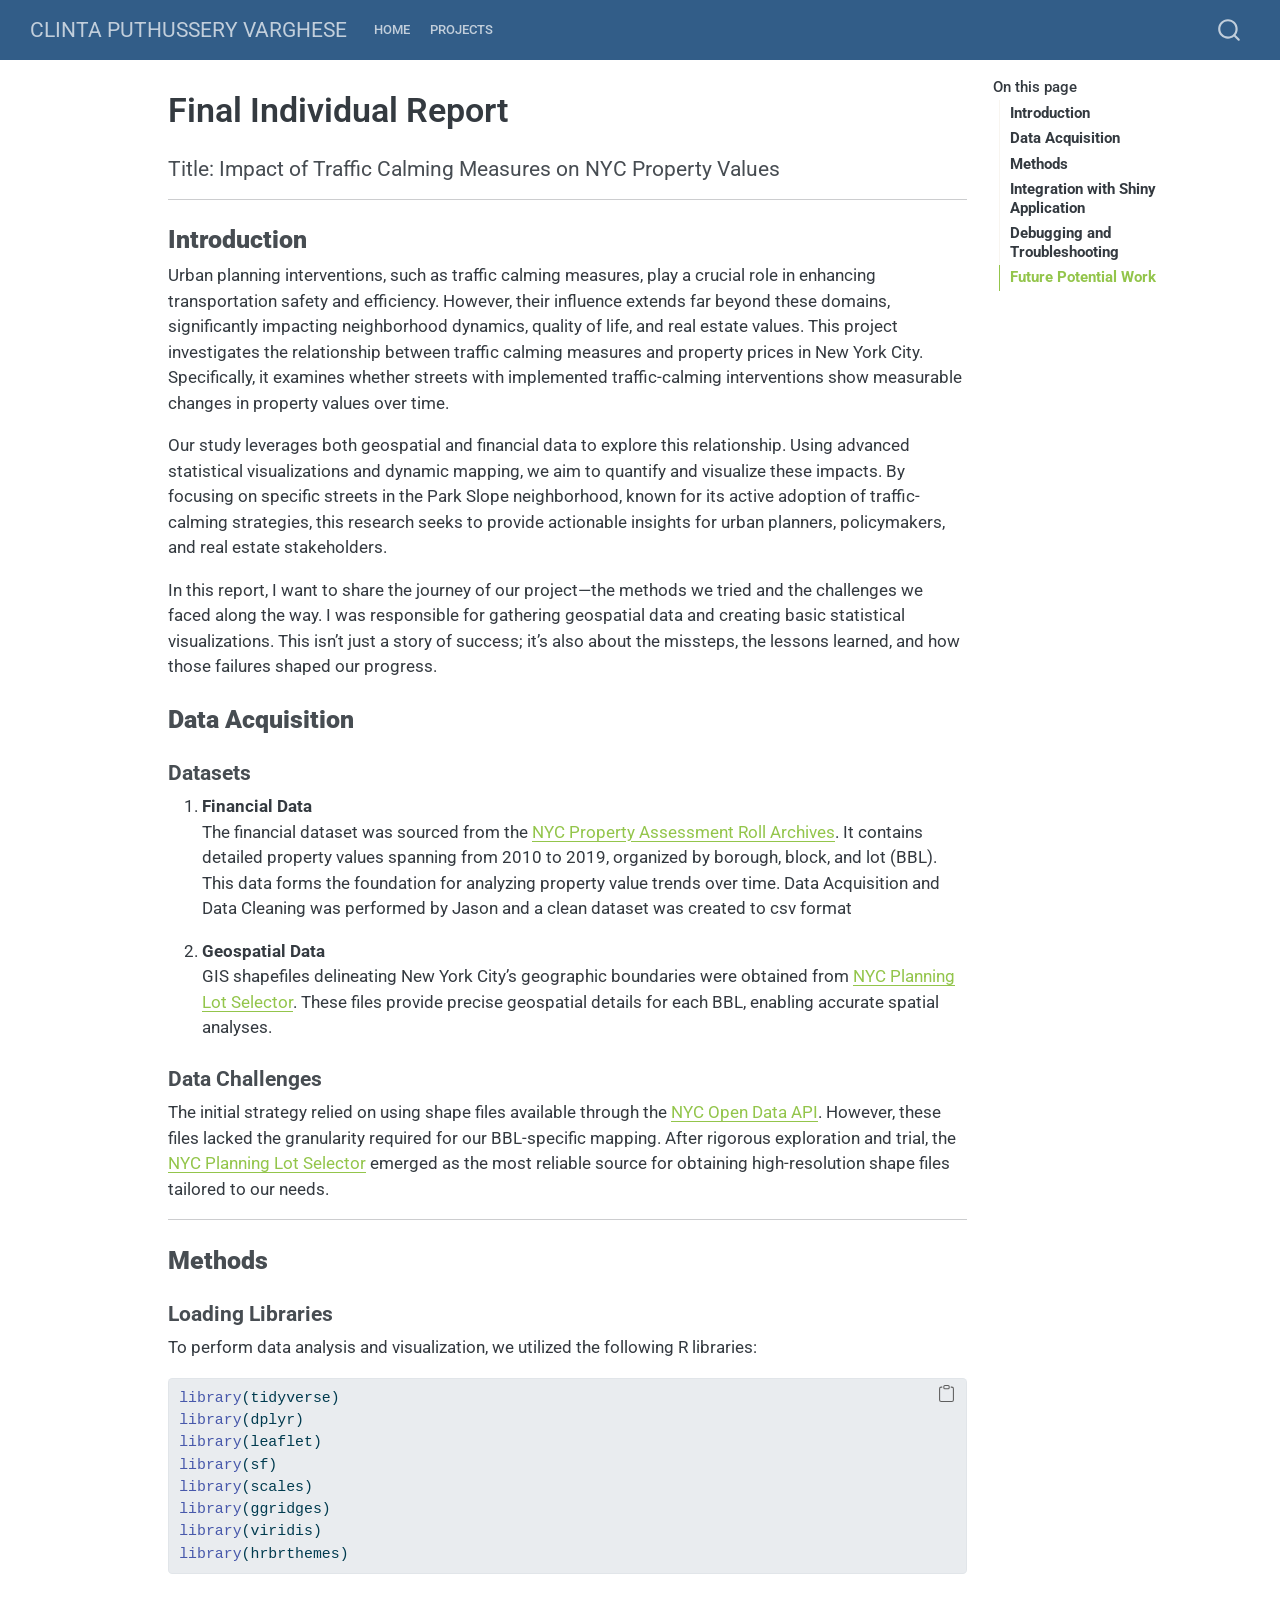
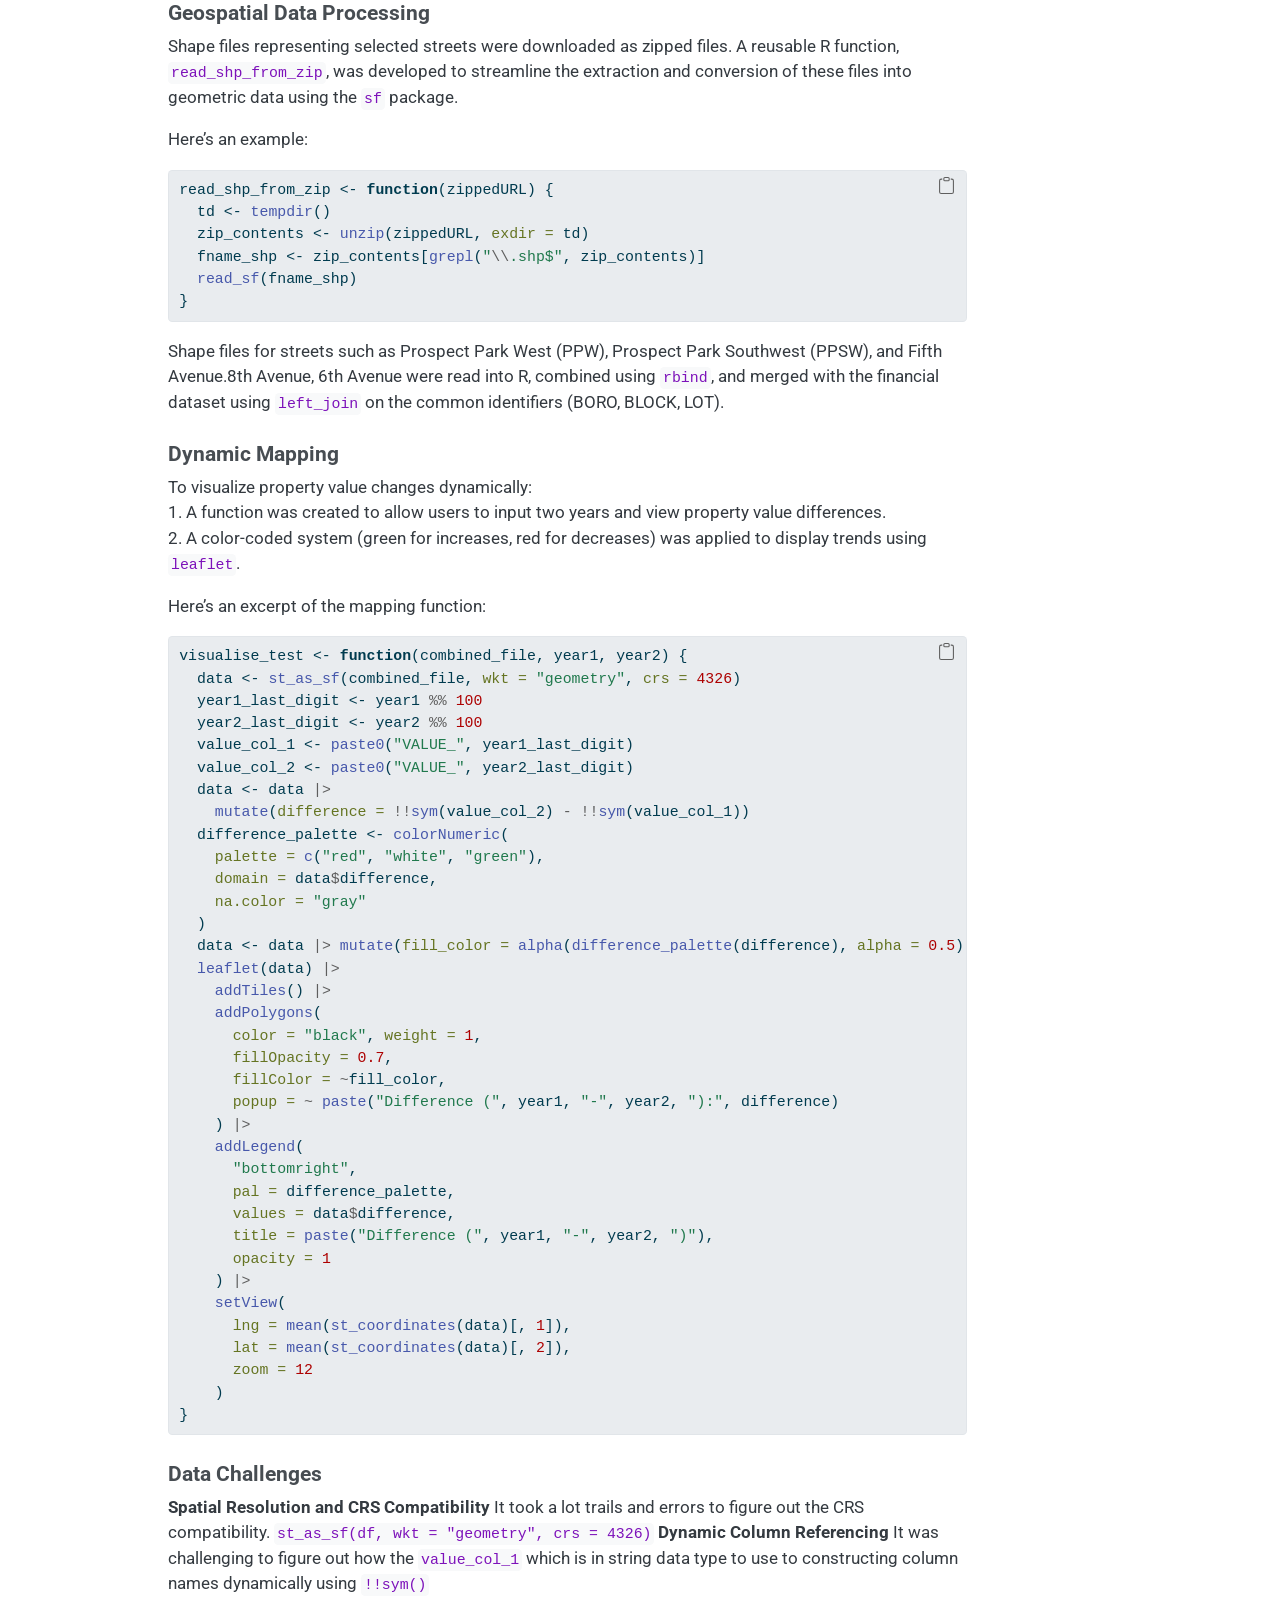
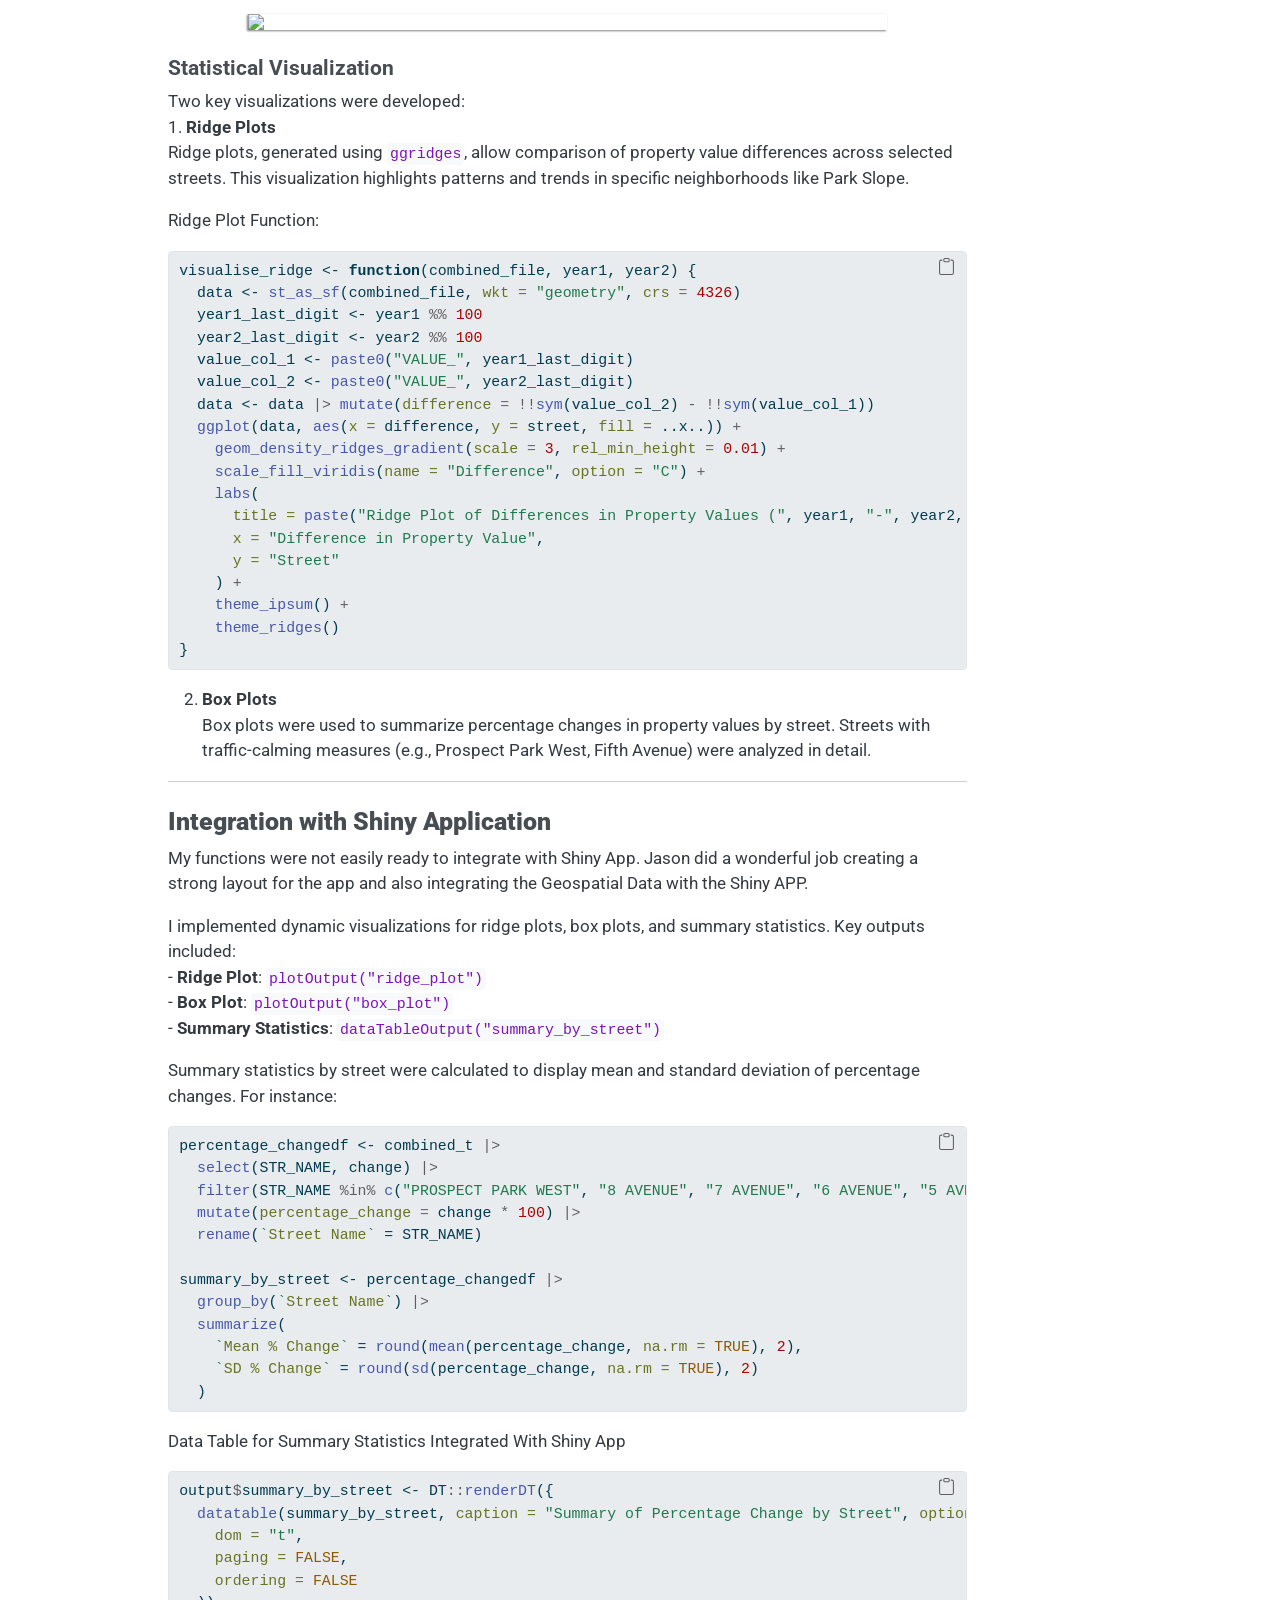
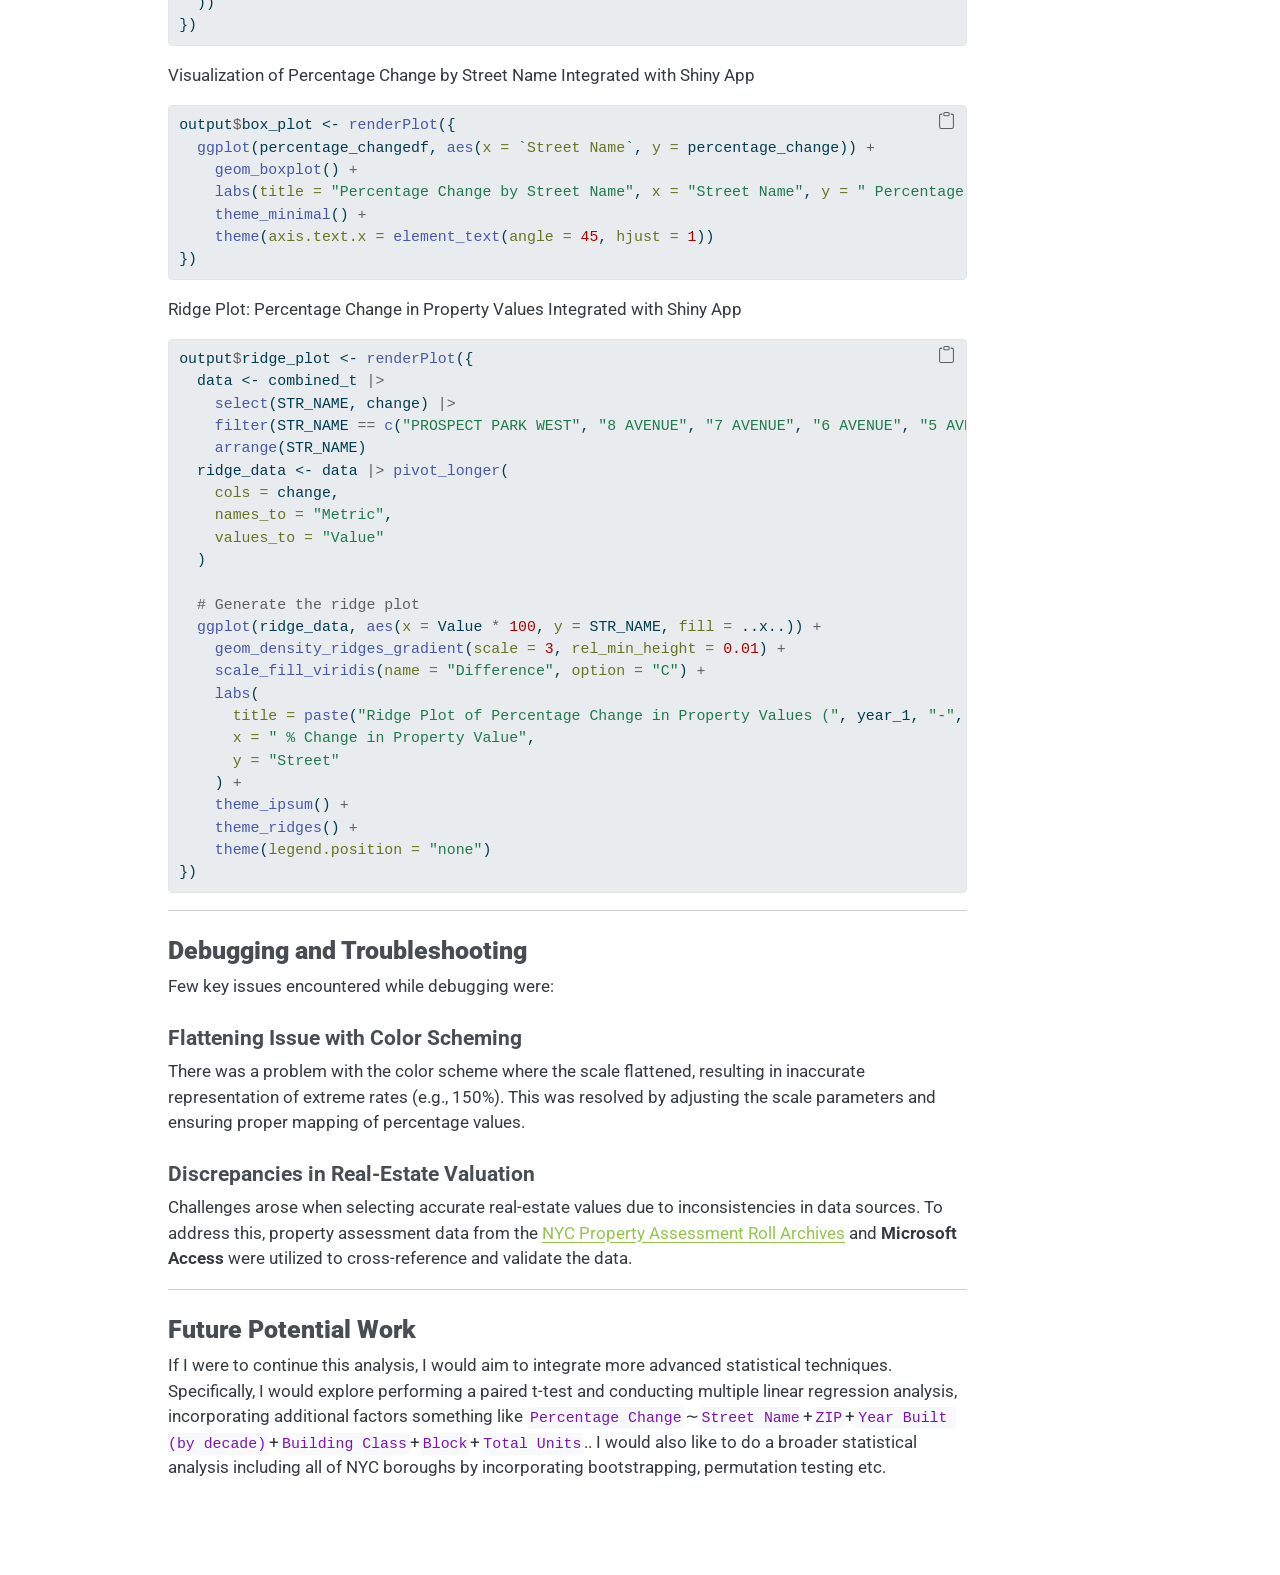
==== docs/individual_report.html @ 35afcaed "Final Report Group Project" ====
<!DOCTYPE html>
<html xmlns="http://www.w3.org/1999/xhtml" lang="en" xml:lang="en"><head>

<meta charset="utf-8">
<meta name="generator" content="quarto-1.5.57">

<meta name="viewport" content="width=device-width, initial-scale=1.0, user-scalable=yes">


<title>Final Individual Report – CLINTA PUTHUSSERY VARGHESE</title>
<style>
code{white-space: pre-wrap;}
span.smallcaps{font-variant: small-caps;}
div.columns{display: flex; gap: min(4vw, 1.5em);}
div.column{flex: auto; overflow-x: auto;}
div.hanging-indent{margin-left: 1.5em; text-indent: -1.5em;}
ul.task-list{list-style: none;}
ul.task-list li input[type="checkbox"] {
  width: 0.8em;
  margin: 0 0.8em 0.2em -1em; /* quarto-specific, see https://github.com/quarto-dev/quarto-cli/issues/4556 */ 
  vertical-align: middle;
}
/* CSS for syntax highlighting */
pre > code.sourceCode { white-space: pre; position: relative; }
pre > code.sourceCode > span { line-height: 1.25; }
pre > code.sourceCode > span:empty { height: 1.2em; }
.sourceCode { overflow: visible; }
code.sourceCode > span { color: inherit; text-decoration: inherit; }
div.sourceCode { margin: 1em 0; }
pre.sourceCode { margin: 0; }
@media screen {
div.sourceCode { overflow: auto; }
}
@media print {
pre > code.sourceCode { white-space: pre-wrap; }
pre > code.sourceCode > span { display: inline-block; text-indent: -5em; padding-left: 5em; }
}
pre.numberSource code
  { counter-reset: source-line 0; }
pre.numberSource code > span
  { position: relative; left: -4em; counter-increment: source-line; }
pre.numberSource code > span > a:first-child::before
  { content: counter(source-line);
    position: relative; left: -1em; text-align: right; vertical-align: baseline;
    border: none; display: inline-block;
    -webkit-touch-callout: none; -webkit-user-select: none;
    -khtml-user-select: none; -moz-user-select: none;
    -ms-user-select: none; user-select: none;
    padding: 0 4px; width: 4em;
  }
pre.numberSource { margin-left: 3em;  padding-left: 4px; }
div.sourceCode
  {   }
@media screen {
pre > code.sourceCode > span > a:first-child::before { text-decoration: underline; }
}
</style>


<script src="site_libs/quarto-nav/quarto-nav.js"></script>
<script src="site_libs/quarto-nav/headroom.min.js"></script>
<script src="site_libs/clipboard/clipboard.min.js"></script>
<script src="site_libs/quarto-search/autocomplete.umd.js"></script>
<script src="site_libs/quarto-search/fuse.min.js"></script>
<script src="site_libs/quarto-search/quarto-search.js"></script>
<meta name="quarto:offset" content="./">
<script src="site_libs/quarto-html/quarto.js"></script>
<script src="site_libs/quarto-html/popper.min.js"></script>
<script src="site_libs/quarto-html/tippy.umd.min.js"></script>
<script src="site_libs/quarto-html/anchor.min.js"></script>
<link href="site_libs/quarto-html/tippy.css" rel="stylesheet">
<link href="site_libs/quarto-html/quarto-syntax-highlighting.css" rel="stylesheet" id="quarto-text-highlighting-styles">
<script src="site_libs/bootstrap/bootstrap.min.js"></script>
<link href="site_libs/bootstrap/bootstrap-icons.css" rel="stylesheet">
<link href="site_libs/bootstrap/bootstrap.min.css" rel="stylesheet" id="quarto-bootstrap" data-mode="light">
<script id="quarto-search-options" type="application/json">{
  "location": "navbar",
  "copy-button": false,
  "collapse-after": 3,
  "panel-placement": "end",
  "type": "overlay",
  "limit": 50,
  "keyboard-shortcut": [
    "f",
    "/",
    "s"
  ],
  "show-item-context": false,
  "language": {
    "search-no-results-text": "No results",
    "search-matching-documents-text": "matching documents",
    "search-copy-link-title": "Copy link to search",
    "search-hide-matches-text": "Hide additional matches",
    "search-more-match-text": "more match in this document",
    "search-more-matches-text": "more matches in this document",
    "search-clear-button-title": "Clear",
    "search-text-placeholder": "",
    "search-detached-cancel-button-title": "Cancel",
    "search-submit-button-title": "Submit",
    "search-label": "Search"
  }
}</script>


</head>

<body class="nav-fixed">

<div id="quarto-search-results"></div>
  <header id="quarto-header" class="headroom fixed-top">
    <nav class="navbar navbar-expand-lg " data-bs-theme="dark">
      <div class="navbar-container container-fluid">
      <div class="navbar-brand-container mx-auto">
    <a class="navbar-brand" href="./index.html">
    <span class="navbar-title">CLINTA PUTHUSSERY VARGHESE</span>
    </a>
  </div>
            <div id="quarto-search" class="" title="Search"></div>
          <button class="navbar-toggler" type="button" data-bs-toggle="collapse" data-bs-target="#navbarCollapse" aria-controls="navbarCollapse" role="menu" aria-expanded="false" aria-label="Toggle navigation" onclick="if (window.quartoToggleHeadroom) { window.quartoToggleHeadroom(); }">
  <span class="navbar-toggler-icon"></span>
</button>
          <div class="collapse navbar-collapse" id="navbarCollapse">
            <ul class="navbar-nav navbar-nav-scroll me-auto">
  <li class="nav-item">
    <a class="nav-link" href="./index.html"> 
<span class="menu-text">Home</span></a>
  </li>  
  <li class="nav-item">
    <a class="nav-link" href="./mini.html"> 
<span class="menu-text">Projects</span></a>
  </li>  
</ul>
          </div> <!-- /navcollapse -->
            <div class="quarto-navbar-tools">
</div>
      </div> <!-- /container-fluid -->
    </nav>
</header>
<!-- content -->
<div id="quarto-content" class="quarto-container page-columns page-rows-contents page-layout-article page-navbar">
<!-- sidebar -->
<!-- margin-sidebar -->
    <div id="quarto-margin-sidebar" class="sidebar margin-sidebar">
        <nav id="TOC" role="doc-toc" class="toc-active">
    <h2 id="toc-title">On this page</h2>
   
  <ul>
  <li><a href="#introduction" id="toc-introduction" class="nav-link active" data-scroll-target="#introduction"><strong>Introduction</strong></a></li>
  <li><a href="#data-acquisition" id="toc-data-acquisition" class="nav-link" data-scroll-target="#data-acquisition"><strong>Data Acquisition</strong></a></li>
  <li><a href="#methods" id="toc-methods" class="nav-link" data-scroll-target="#methods"><strong>Methods</strong></a></li>
  <li><a href="#integration-with-shiny-application" id="toc-integration-with-shiny-application" class="nav-link" data-scroll-target="#integration-with-shiny-application"><strong>Integration with Shiny Application</strong></a></li>
  <li><a href="#debugging-and-troubleshooting" id="toc-debugging-and-troubleshooting" class="nav-link" data-scroll-target="#debugging-and-troubleshooting"><strong>Debugging and Troubleshooting</strong></a></li>
  <li><a href="#future-potential-work" id="toc-future-potential-work" class="nav-link" data-scroll-target="#future-potential-work"><strong>Future Potential Work</strong></a></li>
  </ul>
</nav>
    </div>
<!-- main -->
<main class="content" id="quarto-document-content">

<header id="title-block-header" class="quarto-title-block default">
<div class="quarto-title">
<h1 class="title">Final Individual Report</h1>
</div>



<div class="quarto-title-meta">

    
  
    
  </div>
  


</header>


<section id="title-impact-of-traffic-calming-measures-on-nyc-property-values" class="level4">
<h4 class="anchored" data-anchor-id="title-impact-of-traffic-calming-measures-on-nyc-property-values">Title: Impact of Traffic Calming Measures on NYC Property Values</h4>
<hr>
</section>
<section id="introduction" class="level3">
<h3 class="anchored" data-anchor-id="introduction"><strong>Introduction</strong></h3>
<p>Urban planning interventions, such as traffic calming measures, play a crucial role in enhancing transportation safety and efficiency. However, their influence extends far beyond these domains, significantly impacting neighborhood dynamics, quality of life, and real estate values. This project investigates the relationship between traffic calming measures and property prices in New York City. Specifically, it examines whether streets with implemented traffic-calming interventions show measurable changes in property values over time.</p>
<p>Our study leverages both geospatial and financial data to explore this relationship. Using advanced statistical visualizations and dynamic mapping, we aim to quantify and visualize these impacts. By focusing on specific streets in the Park Slope neighborhood, known for its active adoption of traffic-calming strategies, this research seeks to provide actionable insights for urban planners, policymakers, and real estate stakeholders.</p>
<p>In this report, I want to share the journey of our project—the methods we tried and the challenges we faced along the way. I was responsible for gathering geospatial data and creating basic statistical visualizations. This isn’t just a story of success; it’s also about the missteps, the lessons learned, and how those failures shaped our progress.</p>
</section>
<section id="data-acquisition" class="level3">
<h3 class="anchored" data-anchor-id="data-acquisition"><strong>Data Acquisition</strong></h3>
<section id="datasets" class="level4">
<h4 class="anchored" data-anchor-id="datasets"><strong>Datasets</strong></h4>
<ol type="1">
<li><p><strong>Financial Data</strong><br>
The financial dataset was sourced from the <a href="https://www.nyc.gov/site/finance/property/property-assessment-roll-archives.page">NYC Property Assessment Roll Archives</a>. It contains detailed property values spanning from 2010 to 2019, organized by borough, block, and lot (BBL). This data forms the foundation for analyzing property value trends over time. Data Acquisition and Data Cleaning was performed by Jason and a clean dataset was created to csv format</p></li>
<li><p><strong>Geospatial Data</strong><br>
GIS shapefiles delineating New York City’s geographic boundaries were obtained from <a href="https://lotselector.planning.nyc.gov">NYC Planning Lot Selector</a>. These files provide precise geospatial details for each BBL, enabling accurate spatial analyses.</p></li>
</ol>
</section>
<section id="data-challenges" class="level4">
<h4 class="anchored" data-anchor-id="data-challenges"><strong>Data Challenges</strong></h4>
<p>The initial strategy relied on using shape files available through the <a href="https://nycmaps.nyc.gov/datasets/nyc::building/api">NYC Open Data API</a>. However, these files lacked the granularity required for our BBL-specific mapping. After rigorous exploration and trial, the <a href="https://lotselector.planning.nyc.gov/">NYC Planning Lot Selector</a> emerged as the most reliable source for obtaining high-resolution shape files tailored to our needs.</p>
<hr>
</section>
</section>
<section id="methods" class="level3">
<h3 class="anchored" data-anchor-id="methods"><strong>Methods</strong></h3>
<section id="loading-libraries" class="level4">
<h4 class="anchored" data-anchor-id="loading-libraries"><strong>Loading Libraries</strong></h4>
<p>To perform data analysis and visualization, we utilized the following R libraries:</p>
<div class="cell">
<div class="sourceCode cell-code" id="cb1"><pre class="sourceCode r code-with-copy"><code class="sourceCode r"><span id="cb1-1"><a href="#cb1-1" aria-hidden="true" tabindex="-1"></a><span class="fu">library</span>(tidyverse)</span>
<span id="cb1-2"><a href="#cb1-2" aria-hidden="true" tabindex="-1"></a><span class="fu">library</span>(dplyr)</span>
<span id="cb1-3"><a href="#cb1-3" aria-hidden="true" tabindex="-1"></a><span class="fu">library</span>(leaflet)</span>
<span id="cb1-4"><a href="#cb1-4" aria-hidden="true" tabindex="-1"></a><span class="fu">library</span>(sf)</span>
<span id="cb1-5"><a href="#cb1-5" aria-hidden="true" tabindex="-1"></a><span class="fu">library</span>(scales)</span>
<span id="cb1-6"><a href="#cb1-6" aria-hidden="true" tabindex="-1"></a><span class="fu">library</span>(ggridges)</span>
<span id="cb1-7"><a href="#cb1-7" aria-hidden="true" tabindex="-1"></a><span class="fu">library</span>(viridis)</span>
<span id="cb1-8"><a href="#cb1-8" aria-hidden="true" tabindex="-1"></a><span class="fu">library</span>(hrbrthemes)</span></code><button title="Copy to Clipboard" class="code-copy-button"><i class="bi"></i></button></pre></div>
</div>
</section>
<section id="geospatial-data-processing" class="level4">
<h4 class="anchored" data-anchor-id="geospatial-data-processing"><strong>Geospatial Data Processing</strong></h4>
<p>Shape files representing selected streets were downloaded as zipped files. A reusable R function, <code>read_shp_from_zip</code>, was developed to streamline the extraction and conversion of these files into geometric data using the <code>sf</code> package.<br>
</p>
<p>Here’s an example:</p>
<div class="cell">
<div class="sourceCode cell-code" id="cb2"><pre class="sourceCode r code-with-copy"><code class="sourceCode r"><span id="cb2-1"><a href="#cb2-1" aria-hidden="true" tabindex="-1"></a>read_shp_from_zip <span class="ot">&lt;-</span> <span class="cf">function</span>(zippedURL) {</span>
<span id="cb2-2"><a href="#cb2-2" aria-hidden="true" tabindex="-1"></a>  td <span class="ot">&lt;-</span> <span class="fu">tempdir</span>()</span>
<span id="cb2-3"><a href="#cb2-3" aria-hidden="true" tabindex="-1"></a>  zip_contents <span class="ot">&lt;-</span> <span class="fu">unzip</span>(zippedURL, <span class="at">exdir =</span> td)</span>
<span id="cb2-4"><a href="#cb2-4" aria-hidden="true" tabindex="-1"></a>  fname_shp <span class="ot">&lt;-</span> zip_contents[<span class="fu">grepl</span>(<span class="st">"</span><span class="sc">\\</span><span class="st">.shp$"</span>, zip_contents)]</span>
<span id="cb2-5"><a href="#cb2-5" aria-hidden="true" tabindex="-1"></a>  <span class="fu">read_sf</span>(fname_shp)</span>
<span id="cb2-6"><a href="#cb2-6" aria-hidden="true" tabindex="-1"></a>}</span></code><button title="Copy to Clipboard" class="code-copy-button"><i class="bi"></i></button></pre></div>
</div>
<p>Shape files for streets such as Prospect Park West (PPW), Prospect Park Southwest (PPSW), and Fifth Avenue.8th Avenue, 6th Avenue were read into R, combined using <code>rbind</code>, and merged with the financial dataset using <code>left_join</code> on the common identifiers (BORO, BLOCK, LOT).</p>
</section>
<section id="dynamic-mapping" class="level4">
<h4 class="anchored" data-anchor-id="dynamic-mapping"><strong>Dynamic Mapping</strong></h4>
<p>To visualize property value changes dynamically:<br>
1. A function was created to allow users to input two years and view property value differences.<br>
2. A color-coded system (green for increases, red for decreases) was applied to display trends using <code>leaflet</code>.</p>
<p>Here’s an excerpt of the mapping function:</p>
<div class="cell">
<div class="sourceCode cell-code" id="cb3"><pre class="sourceCode r code-with-copy"><code class="sourceCode r"><span id="cb3-1"><a href="#cb3-1" aria-hidden="true" tabindex="-1"></a>visualise_test <span class="ot">&lt;-</span> <span class="cf">function</span>(combined_file, year1, year2) {</span>
<span id="cb3-2"><a href="#cb3-2" aria-hidden="true" tabindex="-1"></a>  data <span class="ot">&lt;-</span> <span class="fu">st_as_sf</span>(combined_file, <span class="at">wkt =</span> <span class="st">"geometry"</span>, <span class="at">crs =</span> <span class="dv">4326</span>)</span>
<span id="cb3-3"><a href="#cb3-3" aria-hidden="true" tabindex="-1"></a>  year1_last_digit <span class="ot">&lt;-</span> year1 <span class="sc">%%</span> <span class="dv">100</span></span>
<span id="cb3-4"><a href="#cb3-4" aria-hidden="true" tabindex="-1"></a>  year2_last_digit <span class="ot">&lt;-</span> year2 <span class="sc">%%</span> <span class="dv">100</span></span>
<span id="cb3-5"><a href="#cb3-5" aria-hidden="true" tabindex="-1"></a>  value_col_1 <span class="ot">&lt;-</span> <span class="fu">paste0</span>(<span class="st">"VALUE_"</span>, year1_last_digit)</span>
<span id="cb3-6"><a href="#cb3-6" aria-hidden="true" tabindex="-1"></a>  value_col_2 <span class="ot">&lt;-</span> <span class="fu">paste0</span>(<span class="st">"VALUE_"</span>, year2_last_digit)</span>
<span id="cb3-7"><a href="#cb3-7" aria-hidden="true" tabindex="-1"></a>  data <span class="ot">&lt;-</span> data <span class="sc">|&gt;</span></span>
<span id="cb3-8"><a href="#cb3-8" aria-hidden="true" tabindex="-1"></a>    <span class="fu">mutate</span>(<span class="at">difference =</span> <span class="sc">!!</span><span class="fu">sym</span>(value_col_2) <span class="sc">-</span> <span class="sc">!!</span><span class="fu">sym</span>(value_col_1))</span>
<span id="cb3-9"><a href="#cb3-9" aria-hidden="true" tabindex="-1"></a>  difference_palette <span class="ot">&lt;-</span> <span class="fu">colorNumeric</span>(</span>
<span id="cb3-10"><a href="#cb3-10" aria-hidden="true" tabindex="-1"></a>    <span class="at">palette =</span> <span class="fu">c</span>(<span class="st">"red"</span>, <span class="st">"white"</span>, <span class="st">"green"</span>),</span>
<span id="cb3-11"><a href="#cb3-11" aria-hidden="true" tabindex="-1"></a>    <span class="at">domain =</span> data<span class="sc">$</span>difference,</span>
<span id="cb3-12"><a href="#cb3-12" aria-hidden="true" tabindex="-1"></a>    <span class="at">na.color =</span> <span class="st">"gray"</span></span>
<span id="cb3-13"><a href="#cb3-13" aria-hidden="true" tabindex="-1"></a>  )</span>
<span id="cb3-14"><a href="#cb3-14" aria-hidden="true" tabindex="-1"></a>  data <span class="ot">&lt;-</span> data <span class="sc">|&gt;</span> <span class="fu">mutate</span>(<span class="at">fill_color =</span> <span class="fu">alpha</span>(<span class="fu">difference_palette</span>(difference), <span class="at">alpha =</span> <span class="fl">0.5</span>))</span>
<span id="cb3-15"><a href="#cb3-15" aria-hidden="true" tabindex="-1"></a>  <span class="fu">leaflet</span>(data) <span class="sc">|&gt;</span></span>
<span id="cb3-16"><a href="#cb3-16" aria-hidden="true" tabindex="-1"></a>    <span class="fu">addTiles</span>() <span class="sc">|&gt;</span></span>
<span id="cb3-17"><a href="#cb3-17" aria-hidden="true" tabindex="-1"></a>    <span class="fu">addPolygons</span>(</span>
<span id="cb3-18"><a href="#cb3-18" aria-hidden="true" tabindex="-1"></a>      <span class="at">color =</span> <span class="st">"black"</span>, <span class="at">weight =</span> <span class="dv">1</span>,</span>
<span id="cb3-19"><a href="#cb3-19" aria-hidden="true" tabindex="-1"></a>      <span class="at">fillOpacity =</span> <span class="fl">0.7</span>,</span>
<span id="cb3-20"><a href="#cb3-20" aria-hidden="true" tabindex="-1"></a>      <span class="at">fillColor =</span> <span class="sc">~</span>fill_color,</span>
<span id="cb3-21"><a href="#cb3-21" aria-hidden="true" tabindex="-1"></a>      <span class="at">popup =</span> <span class="sc">~</span> <span class="fu">paste</span>(<span class="st">"Difference ("</span>, year1, <span class="st">"-"</span>, year2, <span class="st">"):"</span>, difference)</span>
<span id="cb3-22"><a href="#cb3-22" aria-hidden="true" tabindex="-1"></a>    ) <span class="sc">|&gt;</span></span>
<span id="cb3-23"><a href="#cb3-23" aria-hidden="true" tabindex="-1"></a>    <span class="fu">addLegend</span>(</span>
<span id="cb3-24"><a href="#cb3-24" aria-hidden="true" tabindex="-1"></a>      <span class="st">"bottomright"</span>,</span>
<span id="cb3-25"><a href="#cb3-25" aria-hidden="true" tabindex="-1"></a>      <span class="at">pal =</span> difference_palette,</span>
<span id="cb3-26"><a href="#cb3-26" aria-hidden="true" tabindex="-1"></a>      <span class="at">values =</span> data<span class="sc">$</span>difference,</span>
<span id="cb3-27"><a href="#cb3-27" aria-hidden="true" tabindex="-1"></a>      <span class="at">title =</span> <span class="fu">paste</span>(<span class="st">"Difference ("</span>, year1, <span class="st">"-"</span>, year2, <span class="st">")"</span>),</span>
<span id="cb3-28"><a href="#cb3-28" aria-hidden="true" tabindex="-1"></a>      <span class="at">opacity =</span> <span class="dv">1</span></span>
<span id="cb3-29"><a href="#cb3-29" aria-hidden="true" tabindex="-1"></a>    ) <span class="sc">|&gt;</span></span>
<span id="cb3-30"><a href="#cb3-30" aria-hidden="true" tabindex="-1"></a>    <span class="fu">setView</span>(</span>
<span id="cb3-31"><a href="#cb3-31" aria-hidden="true" tabindex="-1"></a>      <span class="at">lng =</span> <span class="fu">mean</span>(<span class="fu">st_coordinates</span>(data)[, <span class="dv">1</span>]),</span>
<span id="cb3-32"><a href="#cb3-32" aria-hidden="true" tabindex="-1"></a>      <span class="at">lat =</span> <span class="fu">mean</span>(<span class="fu">st_coordinates</span>(data)[, <span class="dv">2</span>]),</span>
<span id="cb3-33"><a href="#cb3-33" aria-hidden="true" tabindex="-1"></a>      <span class="at">zoom =</span> <span class="dv">12</span></span>
<span id="cb3-34"><a href="#cb3-34" aria-hidden="true" tabindex="-1"></a>    )</span>
<span id="cb3-35"><a href="#cb3-35" aria-hidden="true" tabindex="-1"></a>}</span></code><button title="Copy to Clipboard" class="code-copy-button"><i class="bi"></i></button></pre></div>
</div>
</section>
<section id="data-challenges-1" class="level4">
<h4 class="anchored" data-anchor-id="data-challenges-1"><strong>Data Challenges</strong></h4>
<p><strong>Spatial Resolution and CRS Compatibility</strong> It took a lot trails and errors to figure out the CRS compatibility. <code>st_as_sf(df, wkt = "geometry", crs = 4326)</code> <strong>Dynamic Column Referencing</strong> It was challenging to figure out how the <code>value_col_1</code> which is in string data type to use to constructing column names dynamically using <code>!!sym()</code></p>
<p><img src="images/mapplot.png" class="img-fluid" style="width:80%; box-shadow: -1px 1px 2px rgba(0, 0, 0, 0.5); display: block; margin: auto;"></p>
</section>
<section id="statistical-visualization" class="level4">
<h4 class="anchored" data-anchor-id="statistical-visualization"><strong>Statistical Visualization</strong></h4>
<p>Two key visualizations were developed:<br>
1. <strong>Ridge Plots</strong><br>
Ridge plots, generated using <code>ggridges</code>, allow comparison of property value differences across selected streets. This visualization highlights patterns and trends in specific neighborhoods like Park Slope.</p>
<p>Ridge Plot Function:</p>
<div class="cell">
<div class="sourceCode cell-code" id="cb4"><pre class="sourceCode r code-with-copy"><code class="sourceCode r"><span id="cb4-1"><a href="#cb4-1" aria-hidden="true" tabindex="-1"></a>visualise_ridge <span class="ot">&lt;-</span> <span class="cf">function</span>(combined_file, year1, year2) {</span>
<span id="cb4-2"><a href="#cb4-2" aria-hidden="true" tabindex="-1"></a>  data <span class="ot">&lt;-</span> <span class="fu">st_as_sf</span>(combined_file, <span class="at">wkt =</span> <span class="st">"geometry"</span>, <span class="at">crs =</span> <span class="dv">4326</span>)</span>
<span id="cb4-3"><a href="#cb4-3" aria-hidden="true" tabindex="-1"></a>  year1_last_digit <span class="ot">&lt;-</span> year1 <span class="sc">%%</span> <span class="dv">100</span></span>
<span id="cb4-4"><a href="#cb4-4" aria-hidden="true" tabindex="-1"></a>  year2_last_digit <span class="ot">&lt;-</span> year2 <span class="sc">%%</span> <span class="dv">100</span></span>
<span id="cb4-5"><a href="#cb4-5" aria-hidden="true" tabindex="-1"></a>  value_col_1 <span class="ot">&lt;-</span> <span class="fu">paste0</span>(<span class="st">"VALUE_"</span>, year1_last_digit)</span>
<span id="cb4-6"><a href="#cb4-6" aria-hidden="true" tabindex="-1"></a>  value_col_2 <span class="ot">&lt;-</span> <span class="fu">paste0</span>(<span class="st">"VALUE_"</span>, year2_last_digit)</span>
<span id="cb4-7"><a href="#cb4-7" aria-hidden="true" tabindex="-1"></a>  data <span class="ot">&lt;-</span> data <span class="sc">|&gt;</span> <span class="fu">mutate</span>(<span class="at">difference =</span> <span class="sc">!!</span><span class="fu">sym</span>(value_col_2) <span class="sc">-</span> <span class="sc">!!</span><span class="fu">sym</span>(value_col_1))</span>
<span id="cb4-8"><a href="#cb4-8" aria-hidden="true" tabindex="-1"></a>  <span class="fu">ggplot</span>(data, <span class="fu">aes</span>(<span class="at">x =</span> difference, <span class="at">y =</span> street, <span class="at">fill =</span> ..x..)) <span class="sc">+</span></span>
<span id="cb4-9"><a href="#cb4-9" aria-hidden="true" tabindex="-1"></a>    <span class="fu">geom_density_ridges_gradient</span>(<span class="at">scale =</span> <span class="dv">3</span>, <span class="at">rel_min_height =</span> <span class="fl">0.01</span>) <span class="sc">+</span></span>
<span id="cb4-10"><a href="#cb4-10" aria-hidden="true" tabindex="-1"></a>    <span class="fu">scale_fill_viridis</span>(<span class="at">name =</span> <span class="st">"Difference"</span>, <span class="at">option =</span> <span class="st">"C"</span>) <span class="sc">+</span></span>
<span id="cb4-11"><a href="#cb4-11" aria-hidden="true" tabindex="-1"></a>    <span class="fu">labs</span>(</span>
<span id="cb4-12"><a href="#cb4-12" aria-hidden="true" tabindex="-1"></a>      <span class="at">title =</span> <span class="fu">paste</span>(<span class="st">"Ridge Plot of Differences in Property Values ("</span>, year1, <span class="st">"-"</span>, year2, <span class="st">")"</span>, <span class="at">sep =</span> <span class="st">""</span>),</span>
<span id="cb4-13"><a href="#cb4-13" aria-hidden="true" tabindex="-1"></a>      <span class="at">x =</span> <span class="st">"Difference in Property Value"</span>,</span>
<span id="cb4-14"><a href="#cb4-14" aria-hidden="true" tabindex="-1"></a>      <span class="at">y =</span> <span class="st">"Street"</span></span>
<span id="cb4-15"><a href="#cb4-15" aria-hidden="true" tabindex="-1"></a>    ) <span class="sc">+</span></span>
<span id="cb4-16"><a href="#cb4-16" aria-hidden="true" tabindex="-1"></a>    <span class="fu">theme_ipsum</span>() <span class="sc">+</span></span>
<span id="cb4-17"><a href="#cb4-17" aria-hidden="true" tabindex="-1"></a>    <span class="fu">theme_ridges</span>()</span>
<span id="cb4-18"><a href="#cb4-18" aria-hidden="true" tabindex="-1"></a>}</span></code><button title="Copy to Clipboard" class="code-copy-button"><i class="bi"></i></button></pre></div>
</div>
<ol start="2" type="1">
<li><strong>Box Plots</strong><br>
Box plots were used to summarize percentage changes in property values by street. Streets with traffic-calming measures (e.g., Prospect Park West, Fifth Avenue) were analyzed in detail.</li>
</ol>
<hr>
</section>
</section>
<section id="integration-with-shiny-application" class="level3">
<h3 class="anchored" data-anchor-id="integration-with-shiny-application"><strong>Integration with Shiny Application</strong></h3>
<p>My functions were not easily ready to integrate with Shiny App. Jason did a wonderful job creating a strong layout for the app and also integrating the Geospatial Data with the Shiny APP.</p>
<p>I implemented dynamic visualizations for ridge plots, box plots, and summary statistics. Key outputs included:<br>
- <strong>Ridge Plot</strong>: <code>plotOutput("ridge_plot")</code><br>
- <strong>Box Plot</strong>: <code>plotOutput("box_plot")</code><br>
- <strong>Summary Statistics</strong>: <code>dataTableOutput("summary_by_street")</code></p>
<p>Summary statistics by street were calculated to display mean and standard deviation of percentage changes. For instance:</p>
<div class="cell">
<div class="sourceCode cell-code" id="cb5"><pre class="sourceCode r code-with-copy"><code class="sourceCode r"><span id="cb5-1"><a href="#cb5-1" aria-hidden="true" tabindex="-1"></a>percentage_changedf <span class="ot">&lt;-</span> combined_t <span class="sc">|&gt;</span></span>
<span id="cb5-2"><a href="#cb5-2" aria-hidden="true" tabindex="-1"></a>  <span class="fu">select</span>(STR_NAME, change) <span class="sc">|&gt;</span></span>
<span id="cb5-3"><a href="#cb5-3" aria-hidden="true" tabindex="-1"></a>  <span class="fu">filter</span>(STR_NAME <span class="sc">%in%</span> <span class="fu">c</span>(<span class="st">"PROSPECT PARK WEST"</span>, <span class="st">"8 AVENUE"</span>, <span class="st">"7 AVENUE"</span>, <span class="st">"6 AVENUE"</span>, <span class="st">"5 AVENUE"</span>, <span class="st">"PROSPECT PARK SW"</span>)) <span class="sc">|&gt;</span></span>
<span id="cb5-4"><a href="#cb5-4" aria-hidden="true" tabindex="-1"></a>  <span class="fu">mutate</span>(<span class="at">percentage_change =</span> change <span class="sc">*</span> <span class="dv">100</span>) <span class="sc">|&gt;</span></span>
<span id="cb5-5"><a href="#cb5-5" aria-hidden="true" tabindex="-1"></a>  <span class="fu">rename</span>(<span class="st">`</span><span class="at">Street Name</span><span class="st">`</span> <span class="ot">=</span> STR_NAME)</span>
<span id="cb5-6"><a href="#cb5-6" aria-hidden="true" tabindex="-1"></a></span>
<span id="cb5-7"><a href="#cb5-7" aria-hidden="true" tabindex="-1"></a>summary_by_street <span class="ot">&lt;-</span> percentage_changedf <span class="sc">|&gt;</span></span>
<span id="cb5-8"><a href="#cb5-8" aria-hidden="true" tabindex="-1"></a>  <span class="fu">group_by</span>(<span class="st">`</span><span class="at">Street Name</span><span class="st">`</span>) <span class="sc">|&gt;</span></span>
<span id="cb5-9"><a href="#cb5-9" aria-hidden="true" tabindex="-1"></a>  <span class="fu">summarize</span>(</span>
<span id="cb5-10"><a href="#cb5-10" aria-hidden="true" tabindex="-1"></a>    <span class="st">`</span><span class="at">Mean % Change</span><span class="st">`</span> <span class="ot">=</span> <span class="fu">round</span>(<span class="fu">mean</span>(percentage_change, <span class="at">na.rm =</span> <span class="cn">TRUE</span>), <span class="dv">2</span>),</span>
<span id="cb5-11"><a href="#cb5-11" aria-hidden="true" tabindex="-1"></a>    <span class="st">`</span><span class="at">SD % Change</span><span class="st">`</span> <span class="ot">=</span> <span class="fu">round</span>(<span class="fu">sd</span>(percentage_change, <span class="at">na.rm =</span> <span class="cn">TRUE</span>), <span class="dv">2</span>)</span>
<span id="cb5-12"><a href="#cb5-12" aria-hidden="true" tabindex="-1"></a>  )</span></code><button title="Copy to Clipboard" class="code-copy-button"><i class="bi"></i></button></pre></div>
</div>
<p>Data Table for Summary Statistics Integrated With Shiny App</p>
<div class="cell">
<div class="sourceCode cell-code" id="cb6"><pre class="sourceCode r code-with-copy"><code class="sourceCode r"><span id="cb6-1"><a href="#cb6-1" aria-hidden="true" tabindex="-1"></a>output<span class="sc">$</span>summary_by_street <span class="ot">&lt;-</span> DT<span class="sc">::</span><span class="fu">renderDT</span>({</span>
<span id="cb6-2"><a href="#cb6-2" aria-hidden="true" tabindex="-1"></a>  <span class="fu">datatable</span>(summary_by_street, <span class="at">caption =</span> <span class="st">"Summary of Percentage Change by Street"</span>, <span class="at">options =</span> <span class="fu">list</span>(</span>
<span id="cb6-3"><a href="#cb6-3" aria-hidden="true" tabindex="-1"></a>    <span class="at">dom =</span> <span class="st">"t"</span>,</span>
<span id="cb6-4"><a href="#cb6-4" aria-hidden="true" tabindex="-1"></a>    <span class="at">paging =</span> <span class="cn">FALSE</span>,</span>
<span id="cb6-5"><a href="#cb6-5" aria-hidden="true" tabindex="-1"></a>    <span class="at">ordering =</span> <span class="cn">FALSE</span></span>
<span id="cb6-6"><a href="#cb6-6" aria-hidden="true" tabindex="-1"></a>  ))</span>
<span id="cb6-7"><a href="#cb6-7" aria-hidden="true" tabindex="-1"></a>})</span></code><button title="Copy to Clipboard" class="code-copy-button"><i class="bi"></i></button></pre></div>
</div>
<p>Visualization of Percentage Change by Street Name Integrated with Shiny App</p>
<div class="cell">
<div class="sourceCode cell-code" id="cb7"><pre class="sourceCode r code-with-copy"><code class="sourceCode r"><span id="cb7-1"><a href="#cb7-1" aria-hidden="true" tabindex="-1"></a>output<span class="sc">$</span>box_plot <span class="ot">&lt;-</span> <span class="fu">renderPlot</span>({</span>
<span id="cb7-2"><a href="#cb7-2" aria-hidden="true" tabindex="-1"></a>  <span class="fu">ggplot</span>(percentage_changedf, <span class="fu">aes</span>(<span class="at">x =</span> <span class="st">`</span><span class="at">Street Name</span><span class="st">`</span>, <span class="at">y =</span> percentage_change)) <span class="sc">+</span></span>
<span id="cb7-3"><a href="#cb7-3" aria-hidden="true" tabindex="-1"></a>    <span class="fu">geom_boxplot</span>() <span class="sc">+</span></span>
<span id="cb7-4"><a href="#cb7-4" aria-hidden="true" tabindex="-1"></a>    <span class="fu">labs</span>(<span class="at">title =</span> <span class="st">"Percentage Change by Street Name"</span>, <span class="at">x =</span> <span class="st">"Street Name"</span>, <span class="at">y =</span> <span class="st">" Percentage Change"</span>) <span class="sc">+</span></span>
<span id="cb7-5"><a href="#cb7-5" aria-hidden="true" tabindex="-1"></a>    <span class="fu">theme_minimal</span>() <span class="sc">+</span></span>
<span id="cb7-6"><a href="#cb7-6" aria-hidden="true" tabindex="-1"></a>    <span class="fu">theme</span>(<span class="at">axis.text.x =</span> <span class="fu">element_text</span>(<span class="at">angle =</span> <span class="dv">45</span>, <span class="at">hjust =</span> <span class="dv">1</span>))</span>
<span id="cb7-7"><a href="#cb7-7" aria-hidden="true" tabindex="-1"></a>})</span></code><button title="Copy to Clipboard" class="code-copy-button"><i class="bi"></i></button></pre></div>
</div>
<p>Ridge Plot: Percentage Change in Property Values Integrated with Shiny App</p>
<div class="cell">
<div class="sourceCode cell-code" id="cb8"><pre class="sourceCode r code-with-copy"><code class="sourceCode r"><span id="cb8-1"><a href="#cb8-1" aria-hidden="true" tabindex="-1"></a>output<span class="sc">$</span>ridge_plot <span class="ot">&lt;-</span> <span class="fu">renderPlot</span>({</span>
<span id="cb8-2"><a href="#cb8-2" aria-hidden="true" tabindex="-1"></a>  data <span class="ot">&lt;-</span> combined_t <span class="sc">|&gt;</span></span>
<span id="cb8-3"><a href="#cb8-3" aria-hidden="true" tabindex="-1"></a>    <span class="fu">select</span>(STR_NAME, change) <span class="sc">|&gt;</span></span>
<span id="cb8-4"><a href="#cb8-4" aria-hidden="true" tabindex="-1"></a>    <span class="fu">filter</span>(STR_NAME <span class="sc">==</span> <span class="fu">c</span>(<span class="st">"PROSPECT PARK WEST"</span>, <span class="st">"8 AVENUE"</span>, <span class="st">"7 AVENUE"</span>, <span class="st">"6 AVENUE"</span>, <span class="st">"5 AVENUE"</span>, <span class="st">"PROSPECT PARK SW"</span>)) <span class="sc">|&gt;</span></span>
<span id="cb8-5"><a href="#cb8-5" aria-hidden="true" tabindex="-1"></a>    <span class="fu">arrange</span>(STR_NAME)</span>
<span id="cb8-6"><a href="#cb8-6" aria-hidden="true" tabindex="-1"></a>  ridge_data <span class="ot">&lt;-</span> data <span class="sc">|&gt;</span> <span class="fu">pivot_longer</span>(</span>
<span id="cb8-7"><a href="#cb8-7" aria-hidden="true" tabindex="-1"></a>    <span class="at">cols =</span> change,</span>
<span id="cb8-8"><a href="#cb8-8" aria-hidden="true" tabindex="-1"></a>    <span class="at">names_to =</span> <span class="st">"Metric"</span>,</span>
<span id="cb8-9"><a href="#cb8-9" aria-hidden="true" tabindex="-1"></a>    <span class="at">values_to =</span> <span class="st">"Value"</span></span>
<span id="cb8-10"><a href="#cb8-10" aria-hidden="true" tabindex="-1"></a>  )</span>
<span id="cb8-11"><a href="#cb8-11" aria-hidden="true" tabindex="-1"></a></span>
<span id="cb8-12"><a href="#cb8-12" aria-hidden="true" tabindex="-1"></a>  <span class="co"># Generate the ridge plot</span></span>
<span id="cb8-13"><a href="#cb8-13" aria-hidden="true" tabindex="-1"></a>  <span class="fu">ggplot</span>(ridge_data, <span class="fu">aes</span>(<span class="at">x =</span> Value <span class="sc">*</span> <span class="dv">100</span>, <span class="at">y =</span> STR_NAME, <span class="at">fill =</span> ..x..)) <span class="sc">+</span></span>
<span id="cb8-14"><a href="#cb8-14" aria-hidden="true" tabindex="-1"></a>    <span class="fu">geom_density_ridges_gradient</span>(<span class="at">scale =</span> <span class="dv">3</span>, <span class="at">rel_min_height =</span> <span class="fl">0.01</span>) <span class="sc">+</span></span>
<span id="cb8-15"><a href="#cb8-15" aria-hidden="true" tabindex="-1"></a>    <span class="fu">scale_fill_viridis</span>(<span class="at">name =</span> <span class="st">"Difference"</span>, <span class="at">option =</span> <span class="st">"C"</span>) <span class="sc">+</span></span>
<span id="cb8-16"><a href="#cb8-16" aria-hidden="true" tabindex="-1"></a>    <span class="fu">labs</span>(</span>
<span id="cb8-17"><a href="#cb8-17" aria-hidden="true" tabindex="-1"></a>      <span class="at">title =</span> <span class="fu">paste</span>(<span class="st">"Ridge Plot of Percentage Change in Property Values ("</span>, year_1, <span class="st">"-"</span>, year_2, <span class="st">")"</span>, <span class="at">sep =</span> <span class="st">""</span>),</span>
<span id="cb8-18"><a href="#cb8-18" aria-hidden="true" tabindex="-1"></a>      <span class="at">x =</span> <span class="st">" % Change in Property Value"</span>,</span>
<span id="cb8-19"><a href="#cb8-19" aria-hidden="true" tabindex="-1"></a>      <span class="at">y =</span> <span class="st">"Street"</span></span>
<span id="cb8-20"><a href="#cb8-20" aria-hidden="true" tabindex="-1"></a>    ) <span class="sc">+</span></span>
<span id="cb8-21"><a href="#cb8-21" aria-hidden="true" tabindex="-1"></a>    <span class="fu">theme_ipsum</span>() <span class="sc">+</span></span>
<span id="cb8-22"><a href="#cb8-22" aria-hidden="true" tabindex="-1"></a>    <span class="fu">theme_ridges</span>() <span class="sc">+</span></span>
<span id="cb8-23"><a href="#cb8-23" aria-hidden="true" tabindex="-1"></a>    <span class="fu">theme</span>(<span class="at">legend.position =</span> <span class="st">"none"</span>)</span>
<span id="cb8-24"><a href="#cb8-24" aria-hidden="true" tabindex="-1"></a>})</span></code><button title="Copy to Clipboard" class="code-copy-button"><i class="bi"></i></button></pre></div>
</div>
<hr>
</section>
<section id="debugging-and-troubleshooting" class="level3">
<h3 class="anchored" data-anchor-id="debugging-and-troubleshooting"><strong>Debugging and Troubleshooting</strong></h3>
<p>Few key issues encountered while debugging were:</p>
<section id="flattening-issue-with-color-scheming" class="level4">
<h4 class="anchored" data-anchor-id="flattening-issue-with-color-scheming"><strong>Flattening Issue with Color Scheming</strong></h4>
<p>There was a problem with the color scheme where the scale flattened, resulting in inaccurate representation of extreme rates (e.g., 150%). This was resolved by adjusting the scale parameters and ensuring proper mapping of percentage values.</p>
</section>
<section id="discrepancies-in-real-estate-valuation" class="level4">
<h4 class="anchored" data-anchor-id="discrepancies-in-real-estate-valuation"><strong>Discrepancies in Real-Estate Valuation</strong></h4>
<p>Challenges arose when selecting accurate real-estate values due to inconsistencies in data sources. To address this, property assessment data from the <a href="https://www.nyc.gov/site/finance/property/property-assessment-roll-archives.page">NYC Property Assessment Roll Archives</a> and <strong>Microsoft Access</strong> were utilized to cross-reference and validate the data.</p>
<hr>
</section>
</section>
<section id="future-potential-work" class="level3">
<h3 class="anchored" data-anchor-id="future-potential-work"><strong>Future Potential Work</strong></h3>
<p>If I were to continue this analysis, I would aim to integrate more advanced statistical techniques. Specifically, I would explore performing a paired t-test and conducting multiple linear regression analysis, incorporating additional factors something like <code>Percentage Change</code>∼<code>Street Name</code>+<code>ZIP</code>+<code>Year Built (by decade)</code>+<code>Building Class</code>+<code>Block</code>+<code>Total Units</code>.. I would also like to do a broader statistical analysis including all of NYC boroughs by incorporating bootstrapping, permutation testing etc.</p>


</section>

</main> <!-- /main -->
<script id="quarto-html-after-body" type="application/javascript">
window.document.addEventListener("DOMContentLoaded", function (event) {
  const toggleBodyColorMode = (bsSheetEl) => {
    const mode = bsSheetEl.getAttribute("data-mode");
    const bodyEl = window.document.querySelector("body");
    if (mode === "dark") {
      bodyEl.classList.add("quarto-dark");
      bodyEl.classList.remove("quarto-light");
    } else {
      bodyEl.classList.add("quarto-light");
      bodyEl.classList.remove("quarto-dark");
    }
  }
  const toggleBodyColorPrimary = () => {
    const bsSheetEl = window.document.querySelector("link#quarto-bootstrap");
    if (bsSheetEl) {
      toggleBodyColorMode(bsSheetEl);
    }
  }
  toggleBodyColorPrimary();  
  const icon = "";
  const anchorJS = new window.AnchorJS();
  anchorJS.options = {
    placement: 'right',
    icon: icon
  };
  anchorJS.add('.anchored');
  const isCodeAnnotation = (el) => {
    for (const clz of el.classList) {
      if (clz.startsWith('code-annotation-')) {                     
        return true;
      }
    }
    return false;
  }
  const onCopySuccess = function(e) {
    // button target
    const button = e.trigger;
    // don't keep focus
    button.blur();
    // flash "checked"
    button.classList.add('code-copy-button-checked');
    var currentTitle = button.getAttribute("title");
    button.setAttribute("title", "Copied!");
    let tooltip;
    if (window.bootstrap) {
      button.setAttribute("data-bs-toggle", "tooltip");
      button.setAttribute("data-bs-placement", "left");
      button.setAttribute("data-bs-title", "Copied!");
      tooltip = new bootstrap.Tooltip(button, 
        { trigger: "manual", 
          customClass: "code-copy-button-tooltip",
          offset: [0, -8]});
      tooltip.show();    
    }
    setTimeout(function() {
      if (tooltip) {
        tooltip.hide();
        button.removeAttribute("data-bs-title");
        button.removeAttribute("data-bs-toggle");
        button.removeAttribute("data-bs-placement");
      }
      button.setAttribute("title", currentTitle);
      button.classList.remove('code-copy-button-checked');
    }, 1000);
    // clear code selection
    e.clearSelection();
  }
  const getTextToCopy = function(trigger) {
      const codeEl = trigger.previousElementSibling.cloneNode(true);
      for (const childEl of codeEl.children) {
        if (isCodeAnnotation(childEl)) {
          childEl.remove();
        }
      }
      return codeEl.innerText;
  }
  const clipboard = new window.ClipboardJS('.code-copy-button:not([data-in-quarto-modal])', {
    text: getTextToCopy
  });
  clipboard.on('success', onCopySuccess);
  if (window.document.getElementById('quarto-embedded-source-code-modal')) {
    // For code content inside modals, clipBoardJS needs to be initialized with a container option
    // TODO: Check when it could be a function (https://github.com/zenorocha/clipboard.js/issues/860)
    const clipboardModal = new window.ClipboardJS('.code-copy-button[data-in-quarto-modal]', {
      text: getTextToCopy,
      container: window.document.getElementById('quarto-embedded-source-code-modal')
    });
    clipboardModal.on('success', onCopySuccess);
  }
    var localhostRegex = new RegExp(/^(?:http|https):\/\/localhost\:?[0-9]*\//);
    var mailtoRegex = new RegExp(/^mailto:/);
      var filterRegex = new RegExp('/' + window.location.host + '/');
    var isInternal = (href) => {
        return filterRegex.test(href) || localhostRegex.test(href) || mailtoRegex.test(href);
    }
    // Inspect non-navigation links and adorn them if external
 	var links = window.document.querySelectorAll('a[href]:not(.nav-link):not(.navbar-brand):not(.toc-action):not(.sidebar-link):not(.sidebar-item-toggle):not(.pagination-link):not(.no-external):not([aria-hidden]):not(.dropdown-item):not(.quarto-navigation-tool):not(.about-link)');
    for (var i=0; i<links.length; i++) {
      const link = links[i];
      if (!isInternal(link.href)) {
        // undo the damage that might have been done by quarto-nav.js in the case of
        // links that we want to consider external
        if (link.dataset.originalHref !== undefined) {
          link.href = link.dataset.originalHref;
        }
      }
    }
  function tippyHover(el, contentFn, onTriggerFn, onUntriggerFn) {
    const config = {
      allowHTML: true,
      maxWidth: 500,
      delay: 100,
      arrow: false,
      appendTo: function(el) {
          return el.parentElement;
      },
      interactive: true,
      interactiveBorder: 10,
      theme: 'quarto',
      placement: 'bottom-start',
    };
    if (contentFn) {
      config.content = contentFn;
    }
    if (onTriggerFn) {
      config.onTrigger = onTriggerFn;
    }
    if (onUntriggerFn) {
      config.onUntrigger = onUntriggerFn;
    }
    window.tippy(el, config); 
  }
  const noterefs = window.document.querySelectorAll('a[role="doc-noteref"]');
  for (var i=0; i<noterefs.length; i++) {
    const ref = noterefs[i];
    tippyHover(ref, function() {
      // use id or data attribute instead here
      let href = ref.getAttribute('data-footnote-href') || ref.getAttribute('href');
      try { href = new URL(href).hash; } catch {}
      const id = href.replace(/^#\/?/, "");
      const note = window.document.getElementById(id);
      if (note) {
        return note.innerHTML;
      } else {
        return "";
      }
    });
  }
  const xrefs = window.document.querySelectorAll('a.quarto-xref');
  const processXRef = (id, note) => {
    // Strip column container classes
    const stripColumnClz = (el) => {
      el.classList.remove("page-full", "page-columns");
      if (el.children) {
        for (const child of el.children) {
          stripColumnClz(child);
        }
      }
    }
    stripColumnClz(note)
    if (id === null || id.startsWith('sec-')) {
      // Special case sections, only their first couple elements
      const container = document.createElement("div");
      if (note.children && note.children.length > 2) {
        container.appendChild(note.children[0].cloneNode(true));
        for (let i = 1; i < note.children.length; i++) {
          const child = note.children[i];
          if (child.tagName === "P" && child.innerText === "") {
            continue;
          } else {
            container.appendChild(child.cloneNode(true));
            break;
          }
        }
        if (window.Quarto?.typesetMath) {
          window.Quarto.typesetMath(container);
        }
        return container.innerHTML
      } else {
        if (window.Quarto?.typesetMath) {
          window.Quarto.typesetMath(note);
        }
        return note.innerHTML;
      }
    } else {
      // Remove any anchor links if they are present
      const anchorLink = note.querySelector('a.anchorjs-link');
      if (anchorLink) {
        anchorLink.remove();
      }
      if (window.Quarto?.typesetMath) {
        window.Quarto.typesetMath(note);
      }
      // TODO in 1.5, we should make sure this works without a callout special case
      if (note.classList.contains("callout")) {
        return note.outerHTML;
      } else {
        return note.innerHTML;
      }
    }
  }
  for (var i=0; i<xrefs.length; i++) {
    const xref = xrefs[i];
    tippyHover(xref, undefined, function(instance) {
      instance.disable();
      let url = xref.getAttribute('href');
      let hash = undefined; 
      if (url.startsWith('#')) {
        hash = url;
      } else {
        try { hash = new URL(url).hash; } catch {}
      }
      if (hash) {
        const id = hash.replace(/^#\/?/, "");
        const note = window.document.getElementById(id);
        if (note !== null) {
          try {
            const html = processXRef(id, note.cloneNode(true));
            instance.setContent(html);
          } finally {
            instance.enable();
            instance.show();
          }
        } else {
          // See if we can fetch this
          fetch(url.split('#')[0])
          .then(res => res.text())
          .then(html => {
            const parser = new DOMParser();
            const htmlDoc = parser.parseFromString(html, "text/html");
            const note = htmlDoc.getElementById(id);
            if (note !== null) {
              const html = processXRef(id, note);
              instance.setContent(html);
            } 
          }).finally(() => {
            instance.enable();
            instance.show();
          });
        }
      } else {
        // See if we can fetch a full url (with no hash to target)
        // This is a special case and we should probably do some content thinning / targeting
        fetch(url)
        .then(res => res.text())
        .then(html => {
          const parser = new DOMParser();
          const htmlDoc = parser.parseFromString(html, "text/html");
          const note = htmlDoc.querySelector('main.content');
          if (note !== null) {
            // This should only happen for chapter cross references
            // (since there is no id in the URL)
            // remove the first header
            if (note.children.length > 0 && note.children[0].tagName === "HEADER") {
              note.children[0].remove();
            }
            const html = processXRef(null, note);
            instance.setContent(html);
          } 
        }).finally(() => {
          instance.enable();
          instance.show();
        });
      }
    }, function(instance) {
    });
  }
      let selectedAnnoteEl;
      const selectorForAnnotation = ( cell, annotation) => {
        let cellAttr = 'data-code-cell="' + cell + '"';
        let lineAttr = 'data-code-annotation="' +  annotation + '"';
        const selector = 'span[' + cellAttr + '][' + lineAttr + ']';
        return selector;
      }
      const selectCodeLines = (annoteEl) => {
        const doc = window.document;
        const targetCell = annoteEl.getAttribute("data-target-cell");
        const targetAnnotation = annoteEl.getAttribute("data-target-annotation");
        const annoteSpan = window.document.querySelector(selectorForAnnotation(targetCell, targetAnnotation));
        const lines = annoteSpan.getAttribute("data-code-lines").split(",");
        const lineIds = lines.map((line) => {
          return targetCell + "-" + line;
        })
        let top = null;
        let height = null;
        let parent = null;
        if (lineIds.length > 0) {
            //compute the position of the single el (top and bottom and make a div)
            const el = window.document.getElementById(lineIds[0]);
            top = el.offsetTop;
            height = el.offsetHeight;
            parent = el.parentElement.parentElement;
          if (lineIds.length > 1) {
            const lastEl = window.document.getElementById(lineIds[lineIds.length - 1]);
            const bottom = lastEl.offsetTop + lastEl.offsetHeight;
            height = bottom - top;
          }
          if (top !== null && height !== null && parent !== null) {
            // cook up a div (if necessary) and position it 
            let div = window.document.getElementById("code-annotation-line-highlight");
            if (div === null) {
              div = window.document.createElement("div");
              div.setAttribute("id", "code-annotation-line-highlight");
              div.style.position = 'absolute';
              parent.appendChild(div);
            }
            div.style.top = top - 2 + "px";
            div.style.height = height + 4 + "px";
            div.style.left = 0;
            let gutterDiv = window.document.getElementById("code-annotation-line-highlight-gutter");
            if (gutterDiv === null) {
              gutterDiv = window.document.createElement("div");
              gutterDiv.setAttribute("id", "code-annotation-line-highlight-gutter");
              gutterDiv.style.position = 'absolute';
              const codeCell = window.document.getElementById(targetCell);
              const gutter = codeCell.querySelector('.code-annotation-gutter');
              gutter.appendChild(gutterDiv);
            }
            gutterDiv.style.top = top - 2 + "px";
            gutterDiv.style.height = height + 4 + "px";
          }
          selectedAnnoteEl = annoteEl;
        }
      };
      const unselectCodeLines = () => {
        const elementsIds = ["code-annotation-line-highlight", "code-annotation-line-highlight-gutter"];
        elementsIds.forEach((elId) => {
          const div = window.document.getElementById(elId);
          if (div) {
            div.remove();
          }
        });
        selectedAnnoteEl = undefined;
      };
        // Handle positioning of the toggle
    window.addEventListener(
      "resize",
      throttle(() => {
        elRect = undefined;
        if (selectedAnnoteEl) {
          selectCodeLines(selectedAnnoteEl);
        }
      }, 10)
    );
    function throttle(fn, ms) {
    let throttle = false;
    let timer;
      return (...args) => {
        if(!throttle) { // first call gets through
            fn.apply(this, args);
            throttle = true;
        } else { // all the others get throttled
            if(timer) clearTimeout(timer); // cancel #2
            timer = setTimeout(() => {
              fn.apply(this, args);
              timer = throttle = false;
            }, ms);
        }
      };
    }
      // Attach click handler to the DT
      const annoteDls = window.document.querySelectorAll('dt[data-target-cell]');
      for (const annoteDlNode of annoteDls) {
        annoteDlNode.addEventListener('click', (event) => {
          const clickedEl = event.target;
          if (clickedEl !== selectedAnnoteEl) {
            unselectCodeLines();
            const activeEl = window.document.querySelector('dt[data-target-cell].code-annotation-active');
            if (activeEl) {
              activeEl.classList.remove('code-annotation-active');
            }
            selectCodeLines(clickedEl);
            clickedEl.classList.add('code-annotation-active');
          } else {
            // Unselect the line
            unselectCodeLines();
            clickedEl.classList.remove('code-annotation-active');
          }
        });
      }
  const findCites = (el) => {
    const parentEl = el.parentElement;
    if (parentEl) {
      const cites = parentEl.dataset.cites;
      if (cites) {
        return {
          el,
          cites: cites.split(' ')
        };
      } else {
        return findCites(el.parentElement)
      }
    } else {
      return undefined;
    }
  };
  var bibliorefs = window.document.querySelectorAll('a[role="doc-biblioref"]');
  for (var i=0; i<bibliorefs.length; i++) {
    const ref = bibliorefs[i];
    const citeInfo = findCites(ref);
    if (citeInfo) {
      tippyHover(citeInfo.el, function() {
        var popup = window.document.createElement('div');
        citeInfo.cites.forEach(function(cite) {
          var citeDiv = window.document.createElement('div');
          citeDiv.classList.add('hanging-indent');
          citeDiv.classList.add('csl-entry');
          var biblioDiv = window.document.getElementById('ref-' + cite);
          if (biblioDiv) {
            citeDiv.innerHTML = biblioDiv.innerHTML;
          }
          popup.appendChild(citeDiv);
        });
        return popup.innerHTML;
      });
    }
  }
});
</script>
</div> <!-- /content -->




</body></html>
---- docs/site_libs/quarto-html/tippy.css ----
.tippy-box[data-animation=fade][data-state=hidden]{opacity:0}[data-tippy-root]{max-width:calc(100vw - 10px)}.tippy-box{position:relative;background-color:#333;color:#fff;border-radius:4px;font-size:14px;line-height:1.4;white-space:normal;outline:0;transition-property:transform,visibility,opacity}.tippy-box[data-placement^=top]>.tippy-arrow{bottom:0}.tippy-box[data-placement^=top]>.tippy-arrow:before{bottom:-7px;left:0;border-width:8px 8px 0;border-top-color:initial;transform-origin:center top}.tippy-box[data-placement^=bottom]>.tippy-arrow{top:0}.tippy-box[data-placement^=bottom]>.tippy-arrow:before{top:-7px;left:0;border-width:0 8px 8px;border-bottom-color:initial;transform-origin:center bottom}.tippy-box[data-placement^=left]>.tippy-arrow{right:0}.tippy-box[data-placement^=left]>.tippy-arrow:before{border-width:8px 0 8px 8px;border-left-color:initial;right:-7px;transform-origin:center left}.tippy-box[data-placement^=right]>.tippy-arrow{left:0}.tippy-box[data-placement^=right]>.tippy-arrow:before{left:-7px;border-width:8px 8px 8px 0;border-right-color:initial;transform-origin:center right}.tippy-box[data-inertia][data-state=visible]{transition-timing-function:cubic-bezier(.54,1.5,.38,1.11)}.tippy-arrow{width:16px;height:16px;color:#333}.tippy-arrow:before{content:"";position:absolute;border-color:transparent;border-style:solid}.tippy-content{position:relative;padding:5px 9px;z-index:1}
---- docs/site_libs/quarto-html/quarto-syntax-highlighting.css ----
/* quarto syntax highlight colors */
:root {
  --quarto-hl-ot-color: #003B4F;
  --quarto-hl-at-color: #657422;
  --quarto-hl-ss-color: #20794D;
  --quarto-hl-an-color: #5E5E5E;
  --quarto-hl-fu-color: #4758AB;
  --quarto-hl-st-color: #20794D;
  --quarto-hl-cf-color: #003B4F;
  --quarto-hl-op-color: #5E5E5E;
  --quarto-hl-er-color: #AD0000;
  --quarto-hl-bn-color: #AD0000;
  --quarto-hl-al-color: #AD0000;
  --quarto-hl-va-color: #111111;
  --quarto-hl-bu-color: inherit;
  --quarto-hl-ex-color: inherit;
  --quarto-hl-pp-color: #AD0000;
  --quarto-hl-in-color: #5E5E5E;
  --quarto-hl-vs-color: #20794D;
  --quarto-hl-wa-color: #5E5E5E;
  --quarto-hl-do-color: #5E5E5E;
  --quarto-hl-im-color: #00769E;
  --quarto-hl-ch-color: #20794D;
  --quarto-hl-dt-color: #AD0000;
  --quarto-hl-fl-color: #AD0000;
  --quarto-hl-co-color: #5E5E5E;
  --quarto-hl-cv-color: #5E5E5E;
  --quarto-hl-cn-color: #8f5902;
  --quarto-hl-sc-color: #5E5E5E;
  --quarto-hl-dv-color: #AD0000;
  --quarto-hl-kw-color: #003B4F;
}

/* other quarto variables */
:root {
  --quarto-font-monospace: SFMono-Regular, Menlo, Monaco, Consolas, "Liberation Mono", "Courier New", monospace;
}

pre > code.sourceCode > span {
  color: #003B4F;
}

code span {
  color: #003B4F;
}

code.sourceCode > span {
  color: #003B4F;
}

div.sourceCode,
div.sourceCode pre.sourceCode {
  color: #003B4F;
}

code span.ot {
  color: #003B4F;
  font-style: inherit;
}

code span.at {
  color: #657422;
  font-style: inherit;
}

code span.ss {
  color: #20794D;
  font-style: inherit;
}

code span.an {
  color: #5E5E5E;
  font-style: inherit;
}

code span.fu {
  color: #4758AB;
  font-style: inherit;
}

code span.st {
  color: #20794D;
  font-style: inherit;
}

code span.cf {
  color: #003B4F;
  font-weight: bold;
  font-style: inherit;
}

code span.op {
  color: #5E5E5E;
  font-style: inherit;
}

code span.er {
  color: #AD0000;
  font-style: inherit;
}

code span.bn {
  color: #AD0000;
  font-style: inherit;
}

code span.al {
  color: #AD0000;
  font-style: inherit;
}

code span.va {
  color: #111111;
  font-style: inherit;
}

code span.bu {
  font-style: inherit;
}

code span.ex {
  font-style: inherit;
}

code span.pp {
  color: #AD0000;
  font-style: inherit;
}

code span.in {
  color: #5E5E5E;
  font-style: inherit;
}

code span.vs {
  color: #20794D;
  font-style: inherit;
}

code span.wa {
  color: #5E5E5E;
  font-style: italic;
}

code span.do {
  color: #5E5E5E;
  font-style: italic;
}

code span.im {
  color: #00769E;
  font-style: inherit;
}

code span.ch {
  color: #20794D;
  font-style: inherit;
}

code span.dt {
  color: #AD0000;
  font-style: inherit;
}

code span.fl {
  color: #AD0000;
  font-style: inherit;
}

code span.co {
  color: #5E5E5E;
  font-style: inherit;
}

code span.cv {
  color: #5E5E5E;
  font-style: italic;
}

code span.cn {
  color: #8f5902;
  font-style: inherit;
}

code span.sc {
  color: #5E5E5E;
  font-style: inherit;
}

code span.dv {
  color: #AD0000;
  font-style: inherit;
}

code span.kw {
  color: #003B4F;
  font-weight: bold;
  font-style: inherit;
}

.prevent-inlining {
  content: "</";
}

/*# sourceMappingURL=debc5d5d77c3f9108843748ff7464032.css.map */
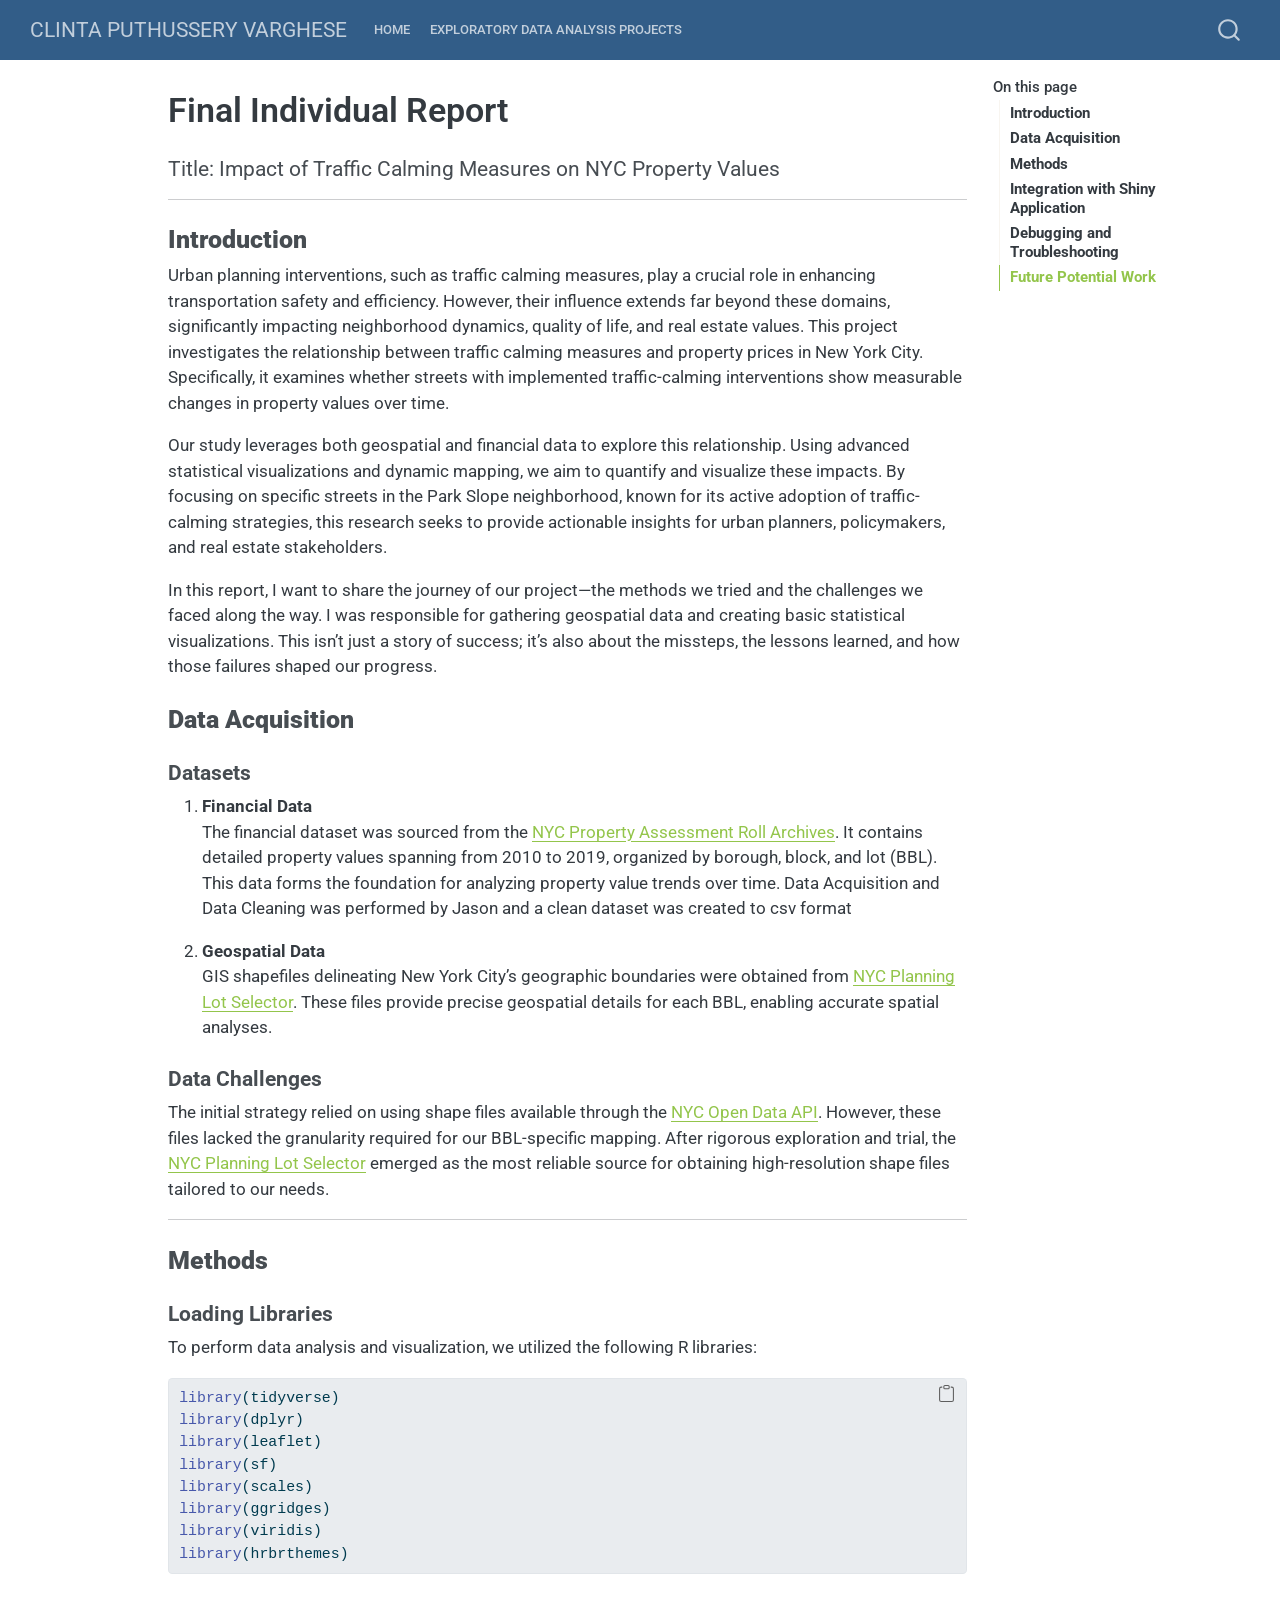
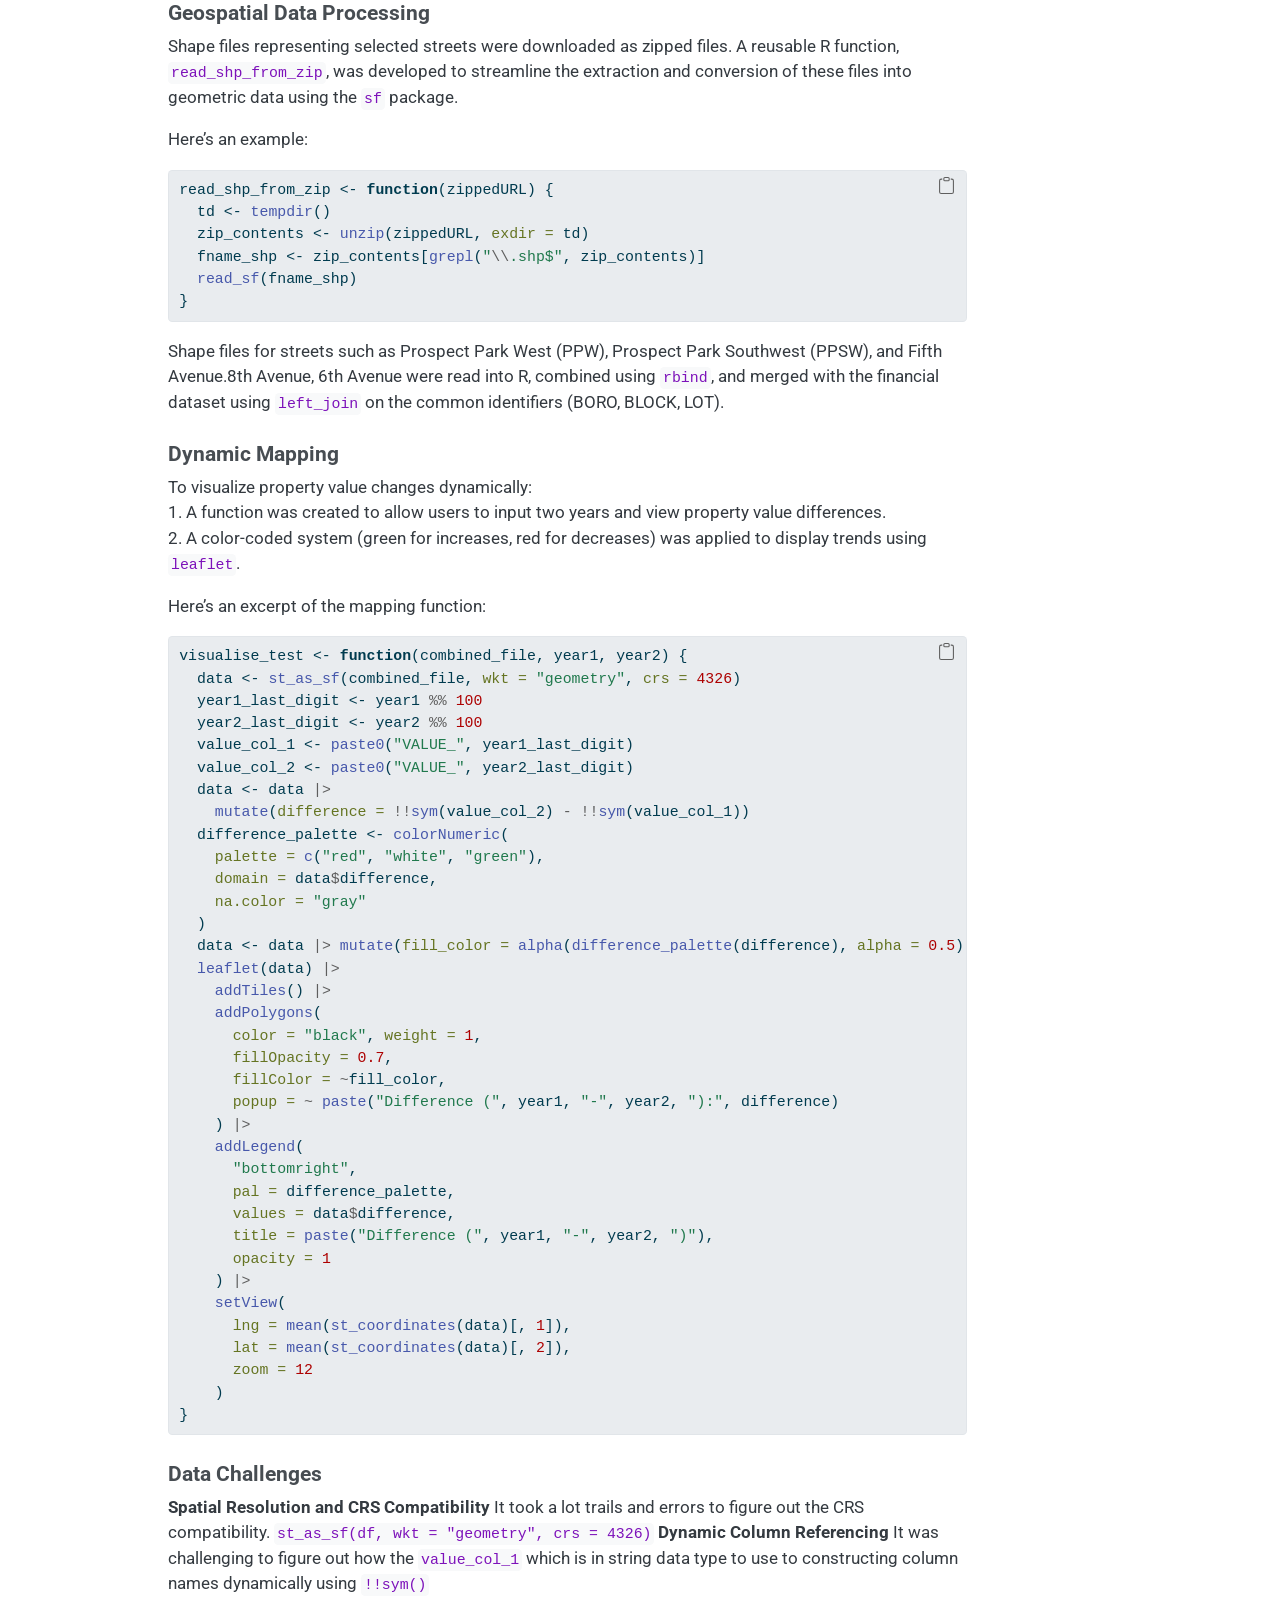
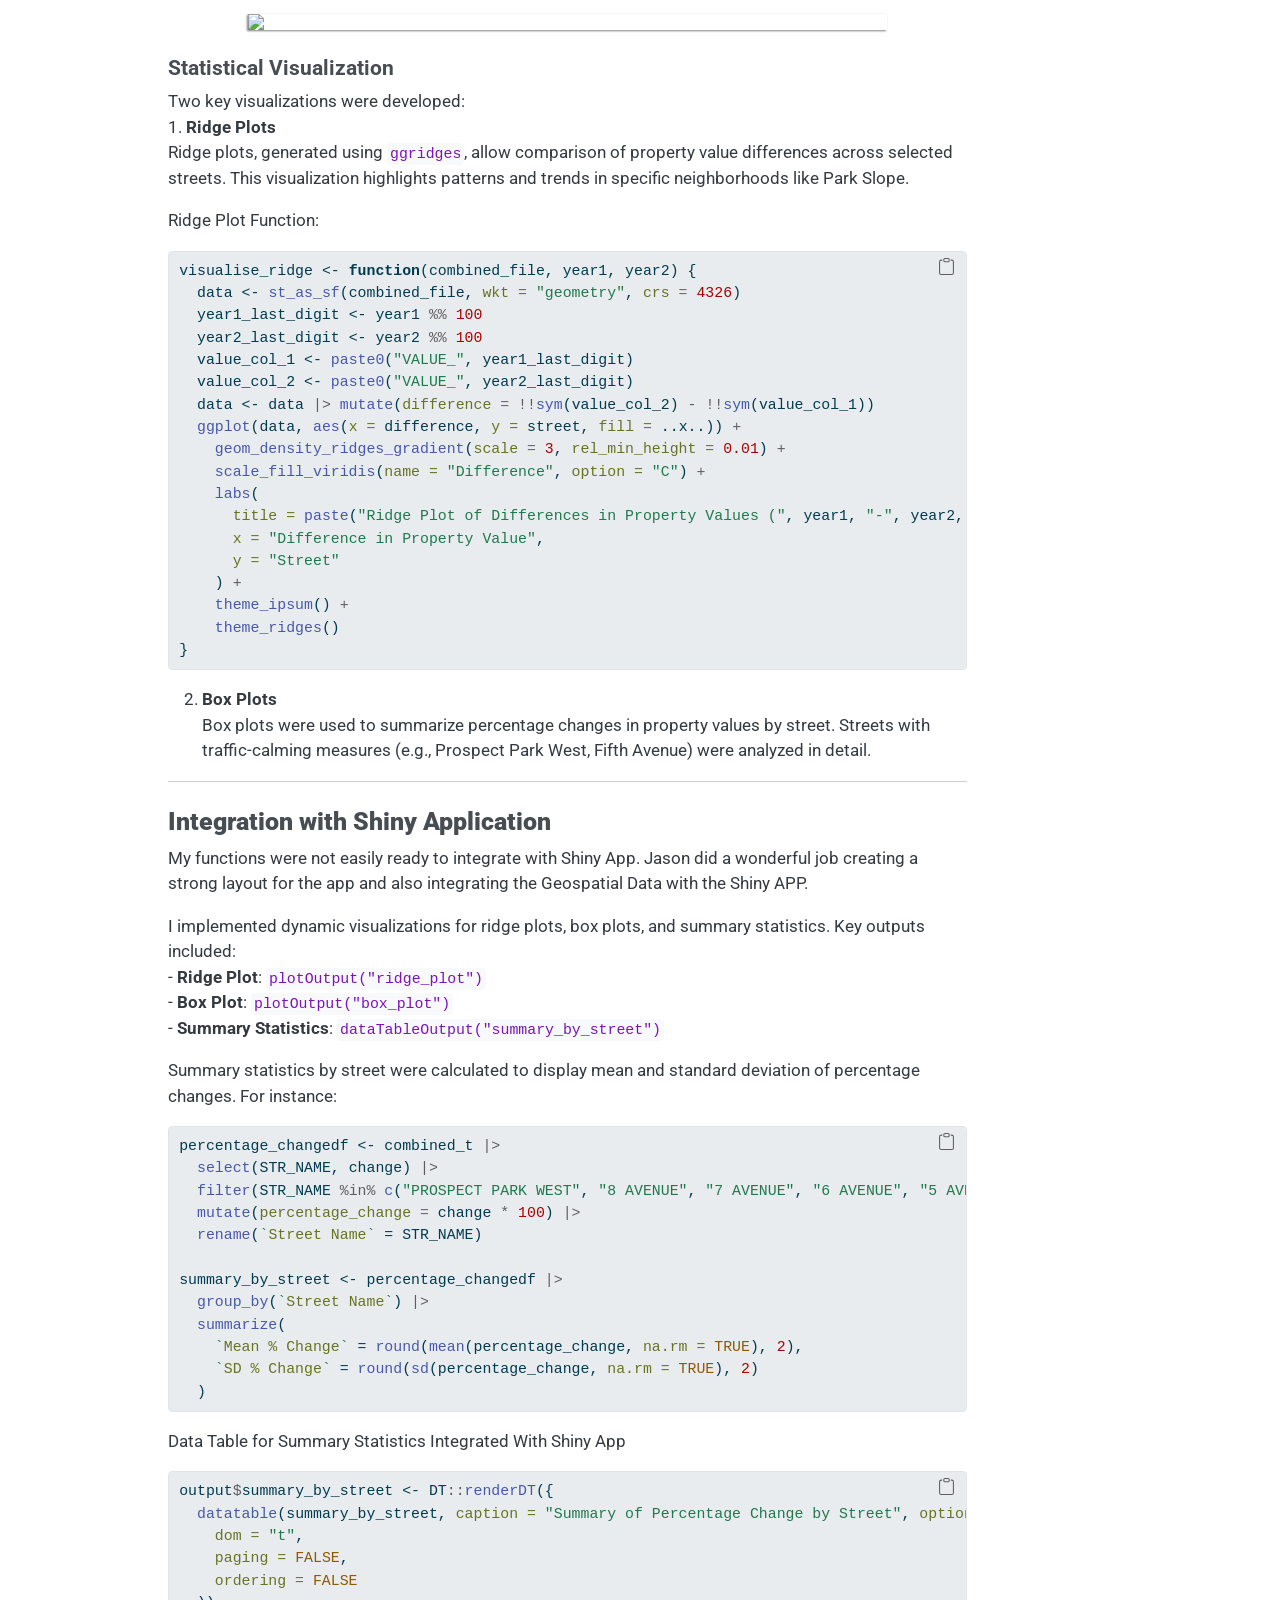
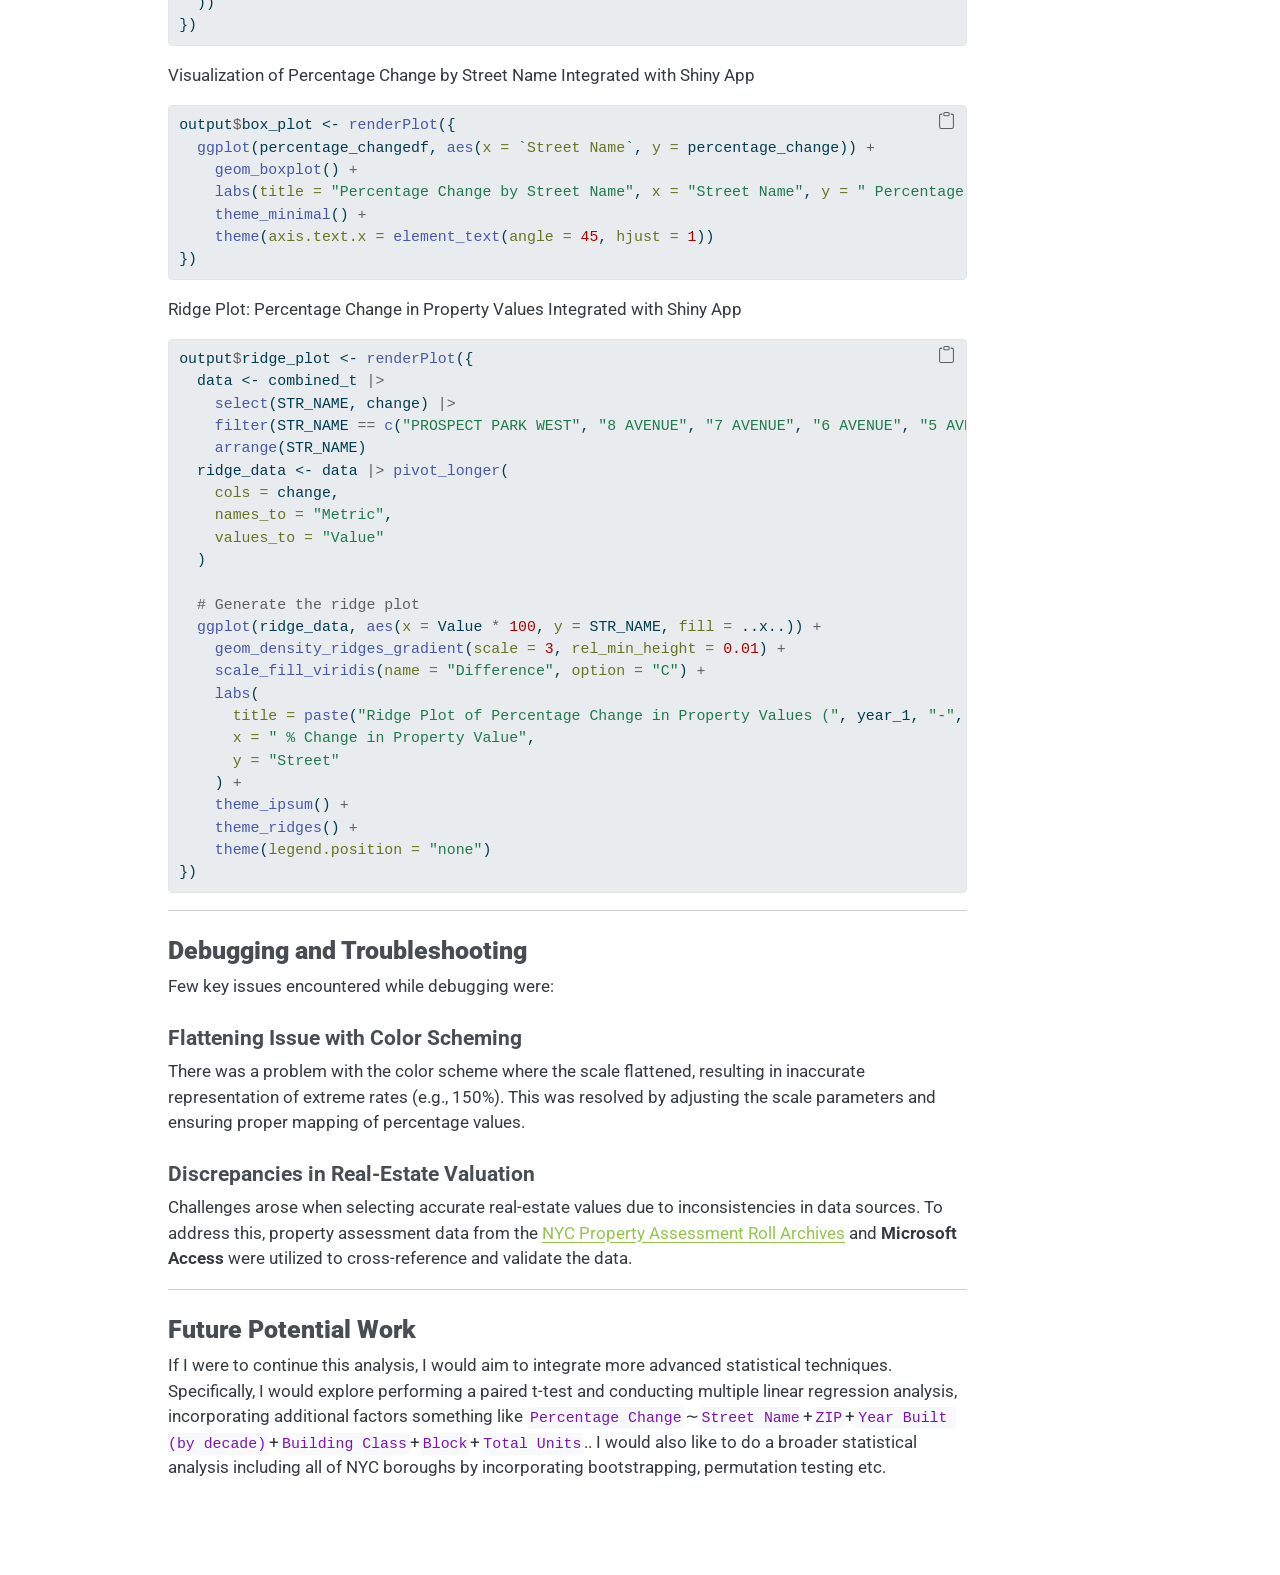
==== commit d107777a: "dc" ====
--- a/docs/individual_report.html
+++ b/docs/individual_report.html
@@ -127,7 +127,7 @@
   </li>  
   <li class="nav-item">
     <a class="nav-link" href="./mini.html"> 
-<span class="menu-text">Projects</span></a>
+<span class="menu-text">Exploratory Data Analysis Projects</span></a>
   </li>  
 </ul>
           </div> <!-- /navcollapse -->
